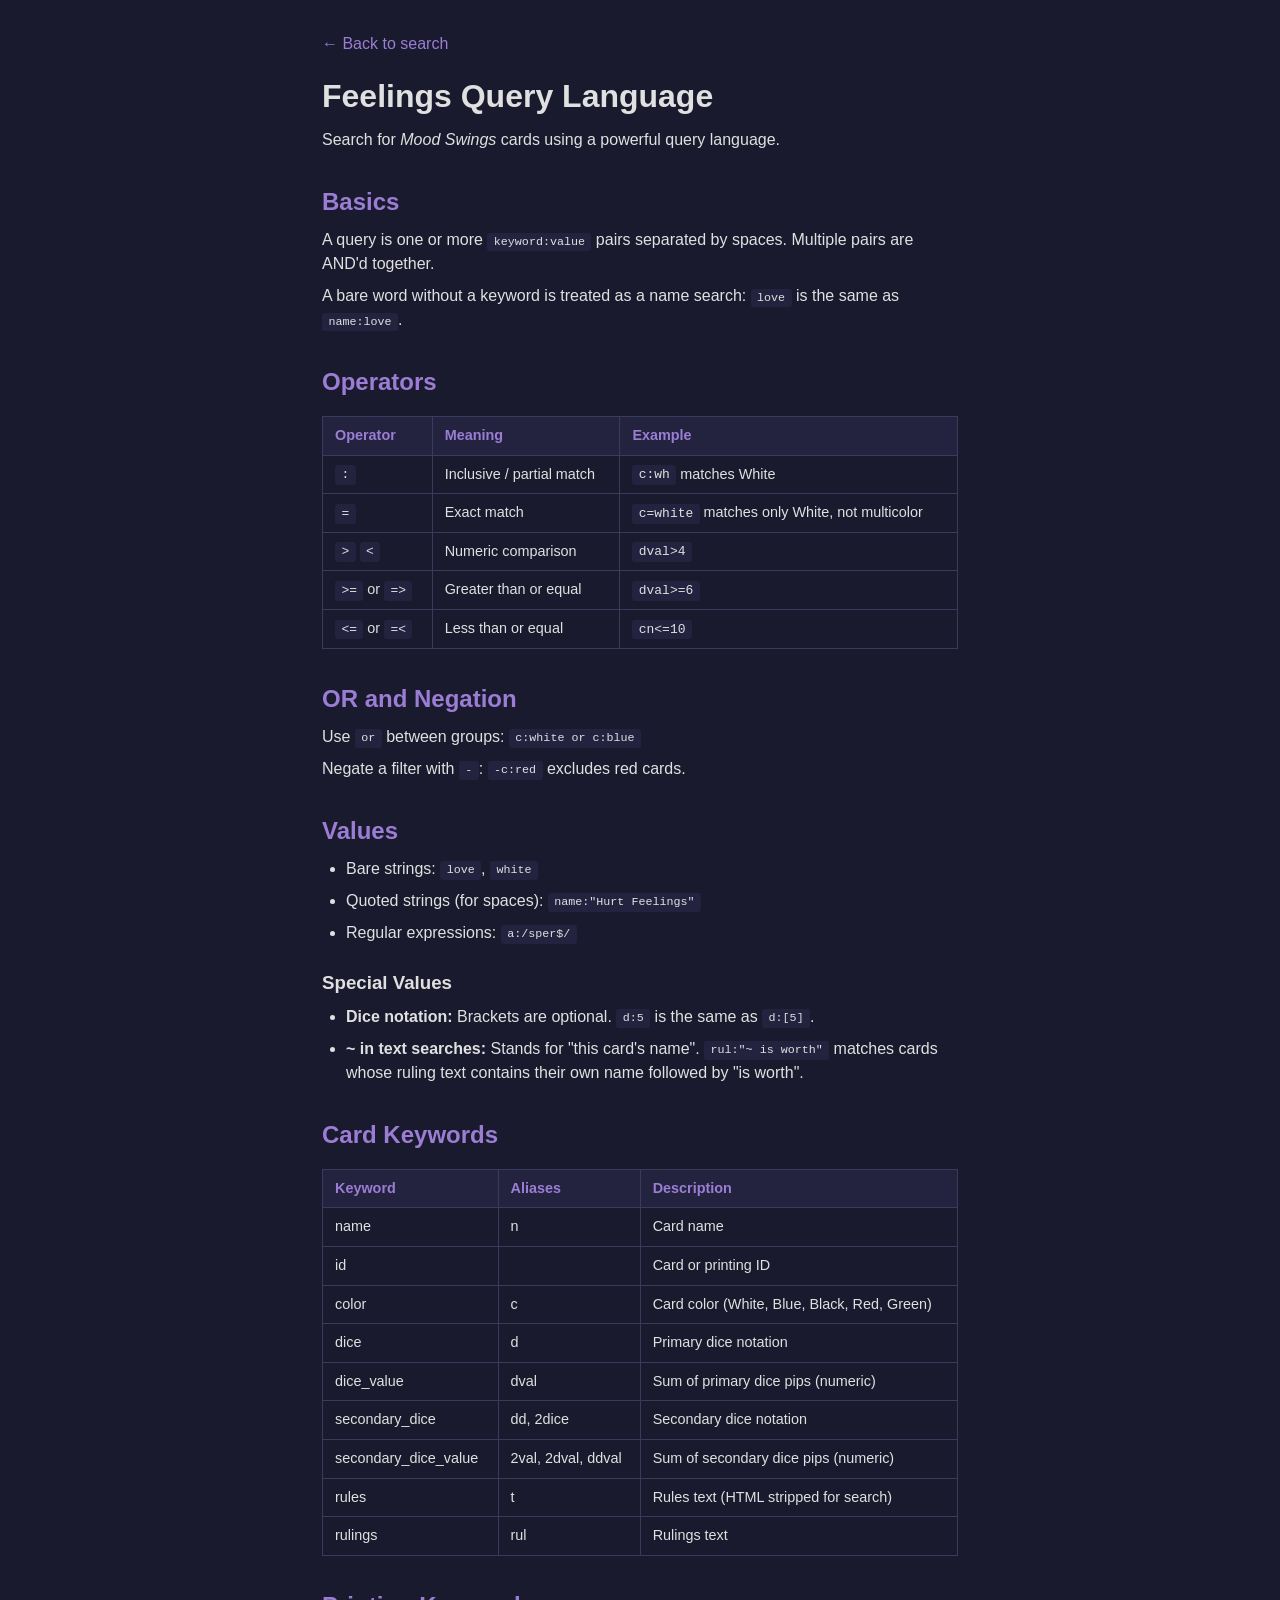
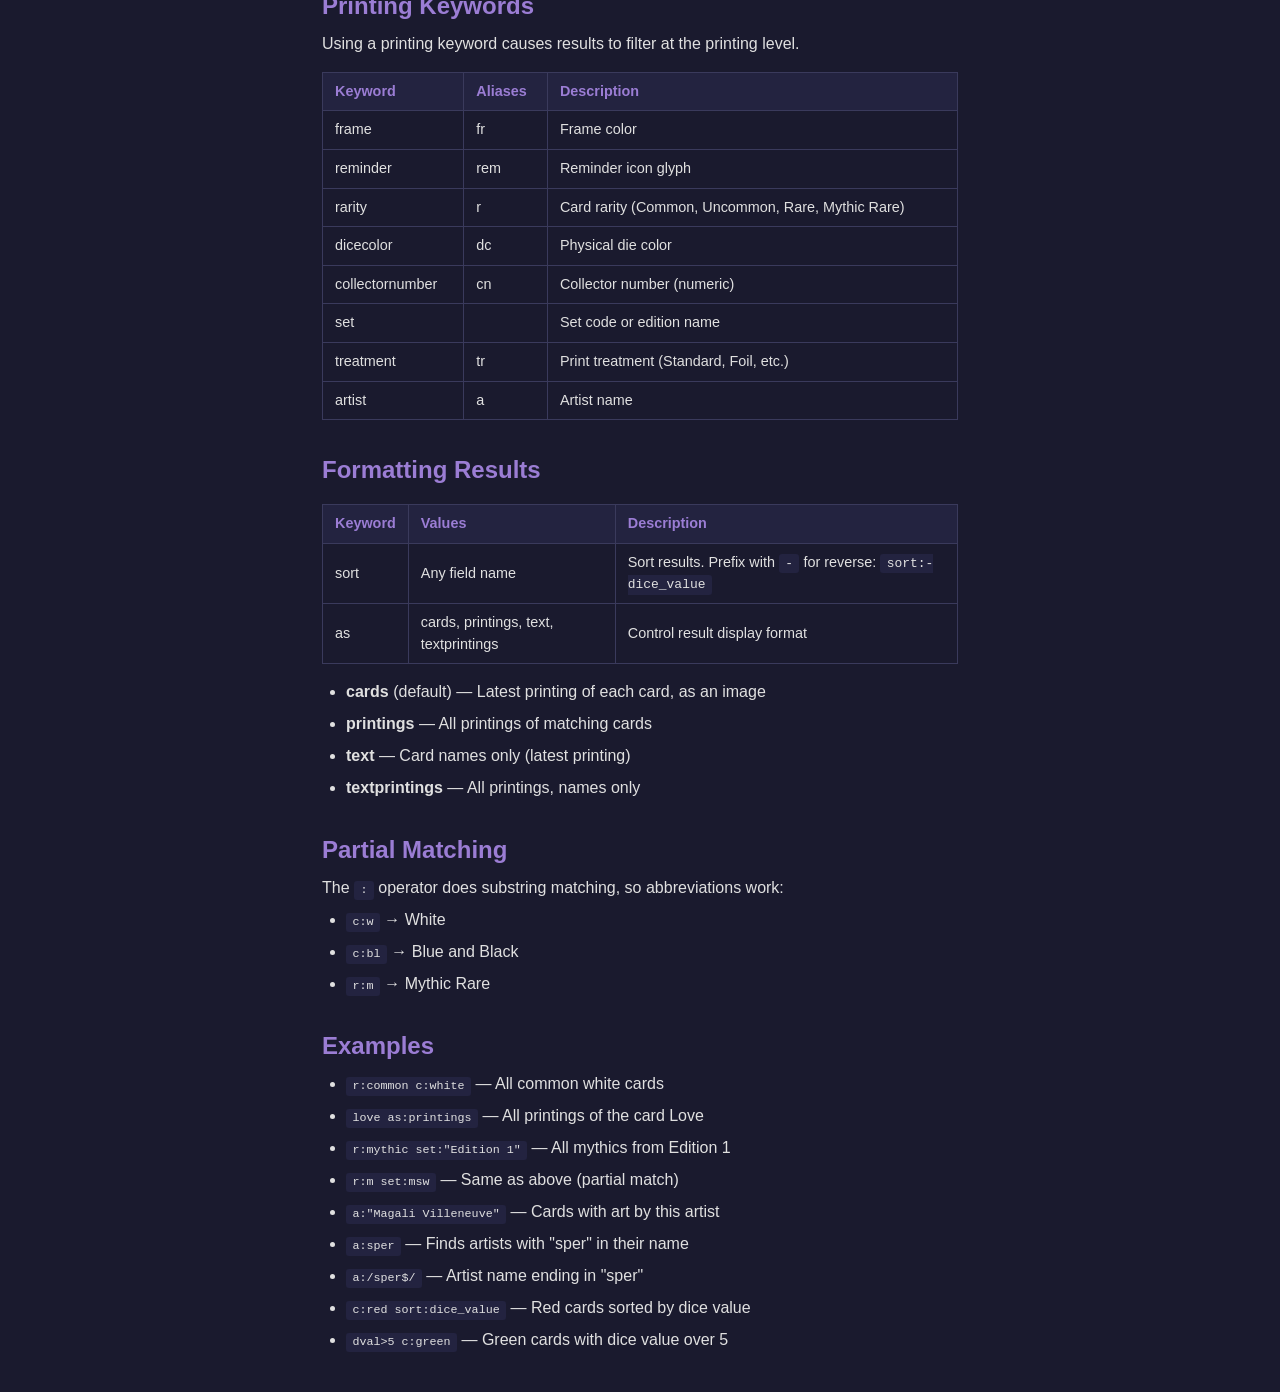
==== feelings/help.html @ a26a4e0b "let there be app" ====
<!DOCTYPE html>
<html lang="en">
<head>
  <meta charset="UTF-8">
  <meta name="viewport" content="width=device-width, initial-scale=1.0">
  <title>Feelings — Query Language Reference</title>
  <link rel="stylesheet" href="style.css">
  <style>
    .help-content {
      max-width: 700px;
      margin: 0 auto;
      padding: 2rem;
    }
    .help-content h1 { margin-bottom: 0.5rem; }
    .help-content h2 { margin-top: 2rem; margin-bottom: 0.5rem; color: var(--accent-hover); }
    .help-content h3 { margin-top: 1.5rem; margin-bottom: 0.5rem; }
    .help-content p, .help-content li { margin-bottom: 0.5rem; }
    .help-content ul { padding-left: 1.5rem; }
    .help-content code {
      background: var(--bg-surface);
      padding: 0.15rem 0.4rem;
      border-radius: 3px;
      font-size: 0.9em;
    }
    .help-content table {
      width: 100%;
      border-collapse: collapse;
      margin: 1rem 0;
      font-size: 0.9rem;
    }
    .help-content th, .help-content td {
      padding: 0.5rem 0.75rem;
      border: 1px solid var(--border);
      text-align: left;
    }
    .help-content th {
      background: var(--bg-surface);
      color: var(--accent-hover);
    }
    .back-link { display: inline-block; margin-bottom: 1rem; }
  </style>
</head>
<body>
  <div class="help-content">
    <a class="back-link" href="index.html">← Back to search</a>
    <h1>Feelings Query Language</h1>
    <p>Search for <em>Mood Swings</em> cards using a powerful query language.</p>

    <h2>Basics</h2>
    <p>A query is one or more <code>keyword:value</code> pairs separated by spaces. Multiple pairs are AND'd together.</p>
    <p>A bare word without a keyword is treated as a name search: <code>love</code> is the same as <code>name:love</code>.</p>

    <h2>Operators</h2>
    <table>
      <tr><th>Operator</th><th>Meaning</th><th>Example</th></tr>
      <tr><td><code>:</code></td><td>Inclusive / partial match</td><td><code>c:wh</code> matches White</td></tr>
      <tr><td><code>=</code></td><td>Exact match</td><td><code>c=white</code> matches only White, not multicolor</td></tr>
      <tr><td><code>&gt;</code> <code>&lt;</code></td><td>Numeric comparison</td><td><code>dval&gt;4</code></td></tr>
      <tr><td><code>&gt;=</code> or <code>=&gt;</code></td><td>Greater than or equal</td><td><code>dval&gt;=6</code></td></tr>
      <tr><td><code>&lt;=</code> or <code>=&lt;</code></td><td>Less than or equal</td><td><code>cn&lt;=10</code></td></tr>
    </table>

    <h2>OR and Negation</h2>
    <p>Use <code>or</code> between groups: <code>c:white or c:blue</code></p>
    <p>Negate a filter with <code>-</code>: <code>-c:red</code> excludes red cards.</p>

    <h2>Values</h2>
    <ul>
      <li>Bare strings: <code>love</code>, <code>white</code></li>
      <li>Quoted strings (for spaces): <code>name:"Hurt Feelings"</code></li>
      <li>Regular expressions: <code>a:/sper$/</code></li>
    </ul>

    <h3>Special Values</h3>
    <ul>
      <li><strong>Dice notation:</strong> Brackets are optional. <code>d:5</code> is the same as <code>d:[5]</code>.</li>
      <li><strong>~ in text searches:</strong> Stands for "this card's name". <code>rul:"~ is worth"</code> matches cards whose ruling text contains their own name followed by "is worth".</li>
    </ul>

    <h2>Card Keywords</h2>
    <table>
      <tr><th>Keyword</th><th>Aliases</th><th>Description</th></tr>
      <tr><td>name</td><td>n</td><td>Card name</td></tr>
      <tr><td>id</td><td></td><td>Card or printing ID</td></tr>
      <tr><td>color</td><td>c</td><td>Card color (White, Blue, Black, Red, Green)</td></tr>
      <tr><td>dice</td><td>d</td><td>Primary dice notation</td></tr>
      <tr><td>dice_value</td><td>dval</td><td>Sum of primary dice pips (numeric)</td></tr>
      <tr><td>secondary_dice</td><td>dd, 2dice</td><td>Secondary dice notation</td></tr>
      <tr><td>secondary_dice_value</td><td>2val, 2dval, ddval</td><td>Sum of secondary dice pips (numeric)</td></tr>
      <tr><td>rules</td><td>t</td><td>Rules text (HTML stripped for search)</td></tr>
      <tr><td>rulings</td><td>rul</td><td>Rulings text</td></tr>
    </table>

    <h2>Printing Keywords</h2>
    <p>Using a printing keyword causes results to filter at the printing level.</p>
    <table>
      <tr><th>Keyword</th><th>Aliases</th><th>Description</th></tr>
      <tr><td>frame</td><td>fr</td><td>Frame color</td></tr>
      <tr><td>reminder</td><td>rem</td><td>Reminder icon glyph</td></tr>
      <tr><td>rarity</td><td>r</td><td>Card rarity (Common, Uncommon, Rare, Mythic Rare)</td></tr>
      <tr><td>dicecolor</td><td>dc</td><td>Physical die color</td></tr>
      <tr><td>collectornumber</td><td>cn</td><td>Collector number (numeric)</td></tr>
      <tr><td>set</td><td></td><td>Set code or edition name</td></tr>
      <tr><td>treatment</td><td>tr</td><td>Print treatment (Standard, Foil, etc.)</td></tr>
      <tr><td>artist</td><td>a</td><td>Artist name</td></tr>
    </table>

    <h2>Formatting Results</h2>
    <table>
      <tr><th>Keyword</th><th>Values</th><th>Description</th></tr>
      <tr><td>sort</td><td>Any field name</td><td>Sort results. Prefix with <code>-</code> for reverse: <code>sort:-dice_value</code></td></tr>
      <tr><td>as</td><td>cards, printings, text, textprintings</td><td>Control result display format</td></tr>
    </table>
    <ul>
      <li><strong>cards</strong> (default) — Latest printing of each card, as an image</li>
      <li><strong>printings</strong> — All printings of matching cards</li>
      <li><strong>text</strong> — Card names only (latest printing)</li>
      <li><strong>textprintings</strong> — All printings, names only</li>
    </ul>

    <h2>Partial Matching</h2>
    <p>The <code>:</code> operator does substring matching, so abbreviations work:</p>
    <ul>
      <li><code>c:w</code> → White</li>
      <li><code>c:bl</code> → Blue and Black</li>
      <li><code>r:m</code> → Mythic Rare</li>
    </ul>

    <h2>Examples</h2>
    <ul>
      <li><code>r:common c:white</code> — All common white cards</li>
      <li><code>love as:printings</code> — All printings of the card Love</li>
      <li><code>r:mythic set:"Edition 1"</code> — All mythics from Edition 1</li>
      <li><code>r:m set:msw</code> — Same as above (partial match)</li>
      <li><code>a:"Magali Villeneuve"</code> — Cards with art by this artist</li>
      <li><code>a:sper</code> — Finds artists with "sper" in their name</li>
      <li><code>a:/sper$/</code> — Artist name ending in "sper"</li>
      <li><code>c:red sort:dice_value</code> — Red cards sorted by dice value</li>
      <li><code>dval&gt;5 c:green</code> — Green cards with dice value over 5</li>
    </ul>
  </div>
</body>
</html>
---- feelings/style.css ----
:root {
  --bg: #1a1a2e;
  --bg-surface: #232340;
  --bg-hover: #2e2e50;
  --text: #e0e0e0;
  --text-muted: #9090a0;
  --accent: #7c5cbf;
  --accent-hover: #9b7dd4;
  --border: #3a3a5c;
  --error: #e05555;
  --success: #55c07a;
  --radius: 8px;
  --shadow: 0 4px 12px rgba(0, 0, 0, 0.4);
}

* {
  margin: 0;
  padding: 0;
  box-sizing: border-box;
}

body {
  font-family: -apple-system, BlinkMacSystemFont, 'Segoe UI', Roboto, sans-serif;
  background: var(--bg);
  color: var(--text);
  min-height: 100vh;
  line-height: 1.5;
}

a {
  color: var(--accent-hover);
  text-decoration: none;
}
a:hover {
  text-decoration: underline;
}

.hidden {
  display: none !important;
}

/* Header */
#header {
  padding: 1rem 2rem;
  transition: all 0.3s ease;
}

#header.centered {
  display: flex;
  flex-direction: column;
  align-items: center;
  justify-content: center;
  min-height: 40vh;
  padding-top: 15vh;
}

#header.top {
  flex-direction: row;
  align-items: center;
  min-height: unset;
  padding-top: 1rem;
  border-bottom: 1px solid var(--border);
  gap: 1rem;
}

.logo {
  font-size: 2.5rem;
  font-weight: 300;
  letter-spacing: 0.1em;
  color: var(--accent-hover);
  margin-bottom: 1.5rem;
}

#header.top .logo {
  font-size: 1.4rem;
  margin-bottom: 0;
}

#search-form {
  display: flex;
  gap: 0.5rem;
  width: 100%;
  max-width: 600px;
}

#search-input {
  flex: 1;
  padding: 0.75rem 1rem;
  border: 1px solid var(--border);
  border-radius: var(--radius);
  background: var(--bg-surface);
  color: var(--text);
  font-size: 1rem;
  outline: none;
  transition: border-color 0.2s;
}

#search-input:focus {
  border-color: var(--accent);
}

#search-btn {
  padding: 0.75rem 1.5rem;
  background: var(--accent);
  color: white;
  border: none;
  border-radius: var(--radius);
  font-size: 1rem;
  cursor: pointer;
  transition: background 0.2s;
}

#search-btn:hover {
  background: var(--accent-hover);
}

/* Welcome */
#welcome {
  text-align: center;
  padding: 2rem;
}

.tagline {
  font-size: 1.1rem;
  color: var(--text-muted);
  margin-bottom: 2rem;
}

.suggestions h3 {
  font-size: 0.9rem;
  text-transform: uppercase;
  letter-spacing: 0.1em;
  color: var(--text-muted);
  margin-bottom: 0.75rem;
}

.suggestions ul {
  list-style: none;
  display: flex;
  flex-wrap: wrap;
  justify-content: center;
  gap: 0.5rem;
}

.suggestions li a {
  display: inline-block;
  padding: 0.4rem 0.8rem;
  background: var(--bg-surface);
  border: 1px solid var(--border);
  border-radius: var(--radius);
  font-family: monospace;
  font-size: 0.9rem;
}

.suggestions li a:hover {
  background: var(--bg-hover);
  text-decoration: none;
}

.help-link {
  margin-top: 2rem;
  font-size: 0.9rem;
}

/* Results */
#results {
  padding: 1rem 2rem;
}

#results-info {
  color: var(--text-muted);
  margin-bottom: 1rem;
  font-size: 0.9rem;
}

#error-info {
  background: rgba(224, 85, 85, 0.1);
  border: 1px solid var(--error);
  border-radius: var(--radius);
  padding: 0.75rem 1rem;
  margin-bottom: 1rem;
  color: var(--error);
  font-size: 0.9rem;
}

#results-grid {
  display: grid;
  grid-template-columns: repeat(auto-fill, minmax(180px, 1fr));
  gap: 1rem;
  margin-bottom: 1.5rem;
}

.result-card {
  cursor: pointer;
  border-radius: var(--radius);
  overflow: hidden;
  transition: transform 0.2s, box-shadow 0.2s;
  background: var(--bg-surface);
  border: 1px solid var(--border);
}

.result-card:hover {
  transform: translateY(-2px);
  box-shadow: var(--shadow);
}

.result-card img {
  width: 100%;
  height: auto;
  display: block;
}

.result-card .card-name {
  padding: 0.5rem;
  font-size: 0.85rem;
  text-align: center;
  white-space: nowrap;
  overflow: hidden;
  text-overflow: ellipsis;
}

/* Text results */
.result-text {
  padding: 0.5rem 0;
  border-bottom: 1px solid var(--border);
}

.result-text .card-name {
  font-weight: 500;
}

.result-text .card-details {
  font-size: 0.85rem;
  color: var(--text-muted);
}

/* Pagination */
#pagination {
  display: flex;
  align-items: center;
  justify-content: center;
  gap: 1rem;
  padding: 1rem 0 2rem;
}

#pagination button {
  padding: 0.5rem 1rem;
  background: var(--bg-surface);
  border: 1px solid var(--border);
  border-radius: var(--radius);
  color: var(--text);
  cursor: pointer;
}

#pagination button:hover:not(:disabled) {
  background: var(--bg-hover);
}

#pagination button:disabled {
  opacity: 0.4;
  cursor: default;
}

#page-info {
  color: var(--text-muted);
  font-size: 0.9rem;
}

/* Popover */
#popover {
  position: fixed;
  inset: 0;
  z-index: 1000;
  display: flex;
  align-items: center;
  justify-content: center;
}

.popover-backdrop {
  position: absolute;
  inset: 0;
  background: rgba(0, 0, 0, 0.7);
}

.popover-content {
  position: relative;
  background: var(--bg-surface);
  border: 1px solid var(--border);
  border-radius: var(--radius);
  max-width: 800px;
  max-height: 90vh;
  overflow-y: auto;
  padding: 2rem;
  box-shadow: var(--shadow);
}

.popover-close {
  position: absolute;
  top: 0.5rem;
  right: 0.75rem;
  background: none;
  border: none;
  color: var(--text-muted);
  font-size: 1.5rem;
  cursor: pointer;
  line-height: 1;
}

.popover-close:hover {
  color: var(--text);
}

.popover-nav {
  position: absolute;
  top: 50%;
  transform: translateY(-50%);
  background: var(--bg-hover);
  border: 1px solid var(--border);
  border-radius: 50%;
  width: 2.5rem;
  height: 2.5rem;
  display: flex;
  align-items: center;
  justify-content: center;
  color: var(--text);
  font-size: 1.5rem;
  cursor: pointer;
}

.popover-nav:hover {
  background: var(--accent);
}

.popover-prev {
  left: -3.5rem;
}

.popover-next {
  right: -3.5rem;
}

.popover-body {
  display: flex;
  gap: 1.5rem;
  align-items: flex-start;
}

.popover-image img {
  max-width: 300px;
  border-radius: var(--radius);
}

.popover-details {
  flex: 1;
  min-width: 200px;
}

.popover-details h2 {
  margin-bottom: 0.5rem;
  font-size: 1.3rem;
}

.popover-details dl {
  display: grid;
  grid-template-columns: auto 1fr;
  gap: 0.3rem 1rem;
  font-size: 0.9rem;
}

.popover-details dt {
  color: var(--text-muted);
  font-weight: 500;
}

.popover-details dd {
  color: var(--text);
}

.popover-details .rules-text {
  margin-top: 1rem;
  padding: 0.75rem;
  background: var(--bg);
  border-radius: var(--radius);
  font-size: 0.9rem;
  line-height: 1.6;
}

.popover-details .other-printings {
  margin-top: 1rem;
  font-size: 0.85rem;
}

.popover-details .other-printings a {
  margin-right: 0.5rem;
}

/* Responsive */
@media (max-width: 600px) {
  .popover-body {
    flex-direction: column;
  }
  .popover-image img {
    max-width: 100%;
  }
  .popover-nav {
    display: none;
  }
  #results-grid {
    grid-template-columns: repeat(auto-fill, minmax(140px, 1fr));
  }
}
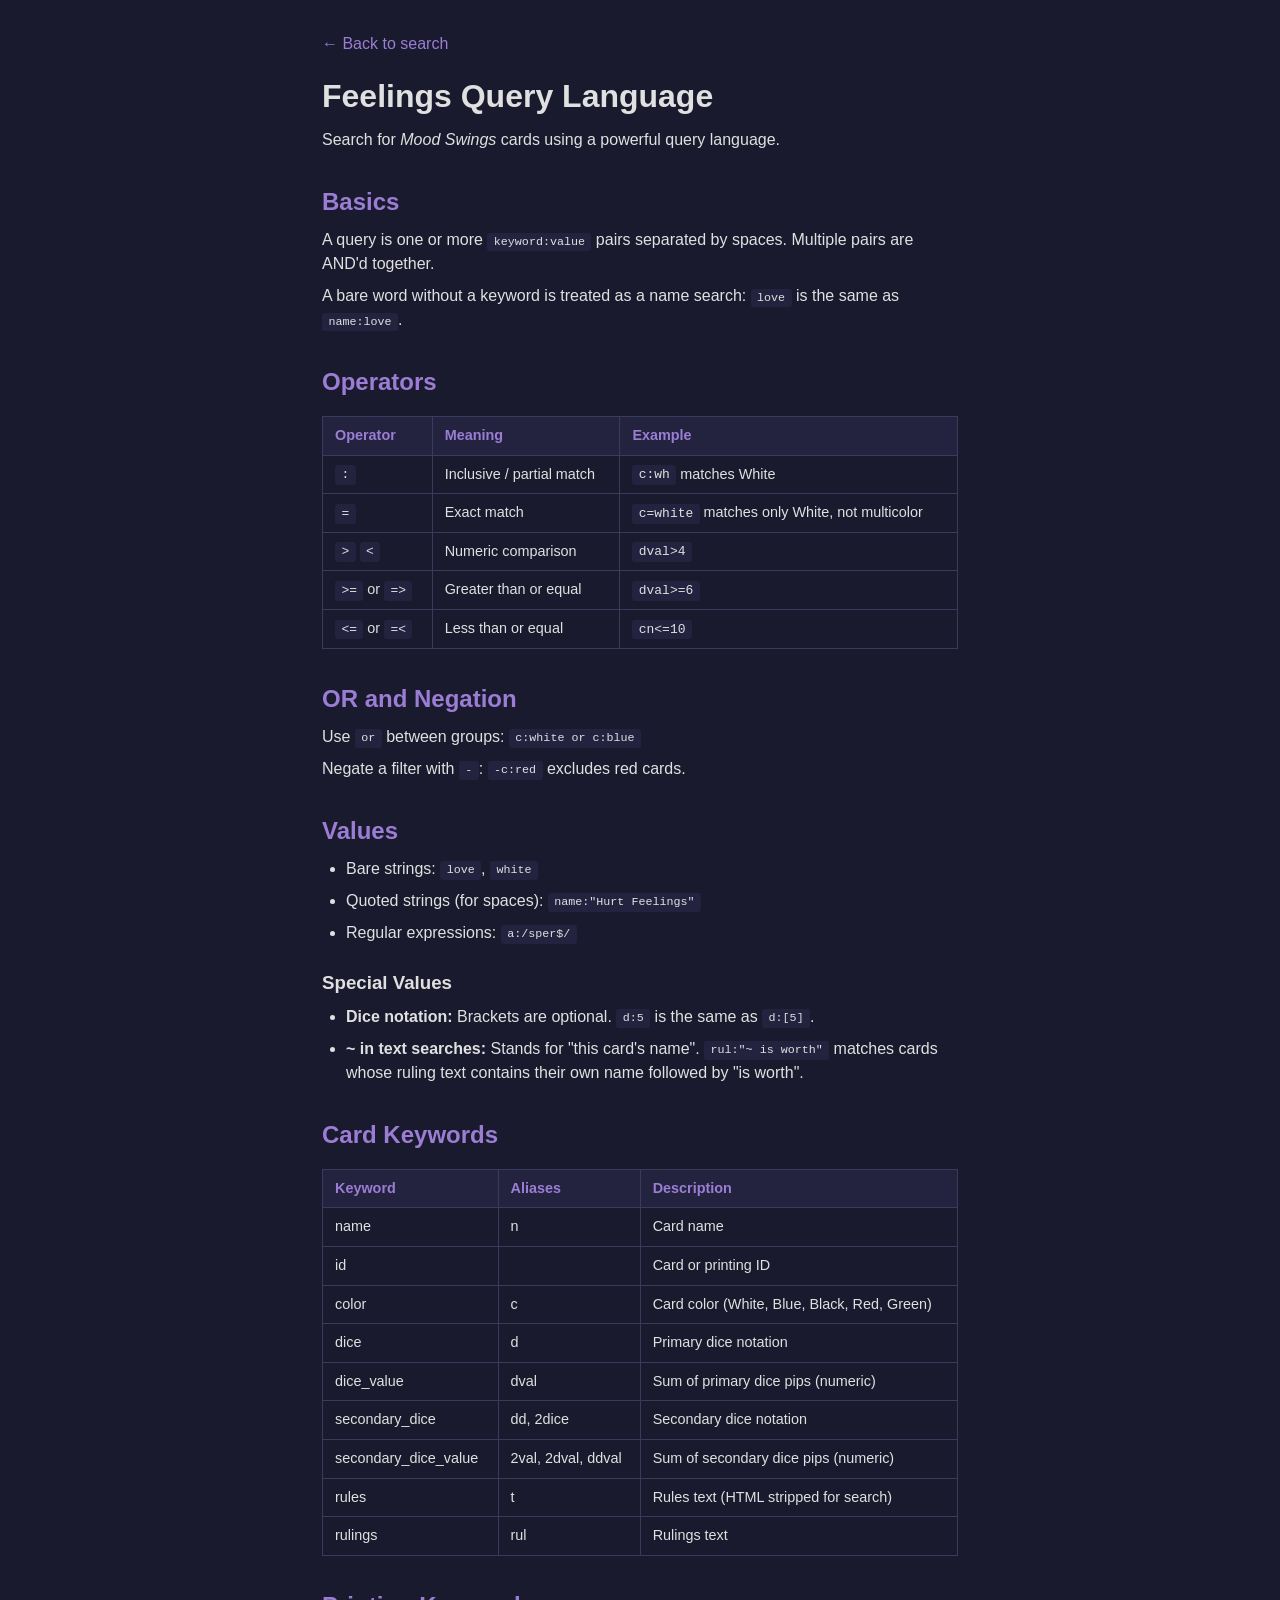
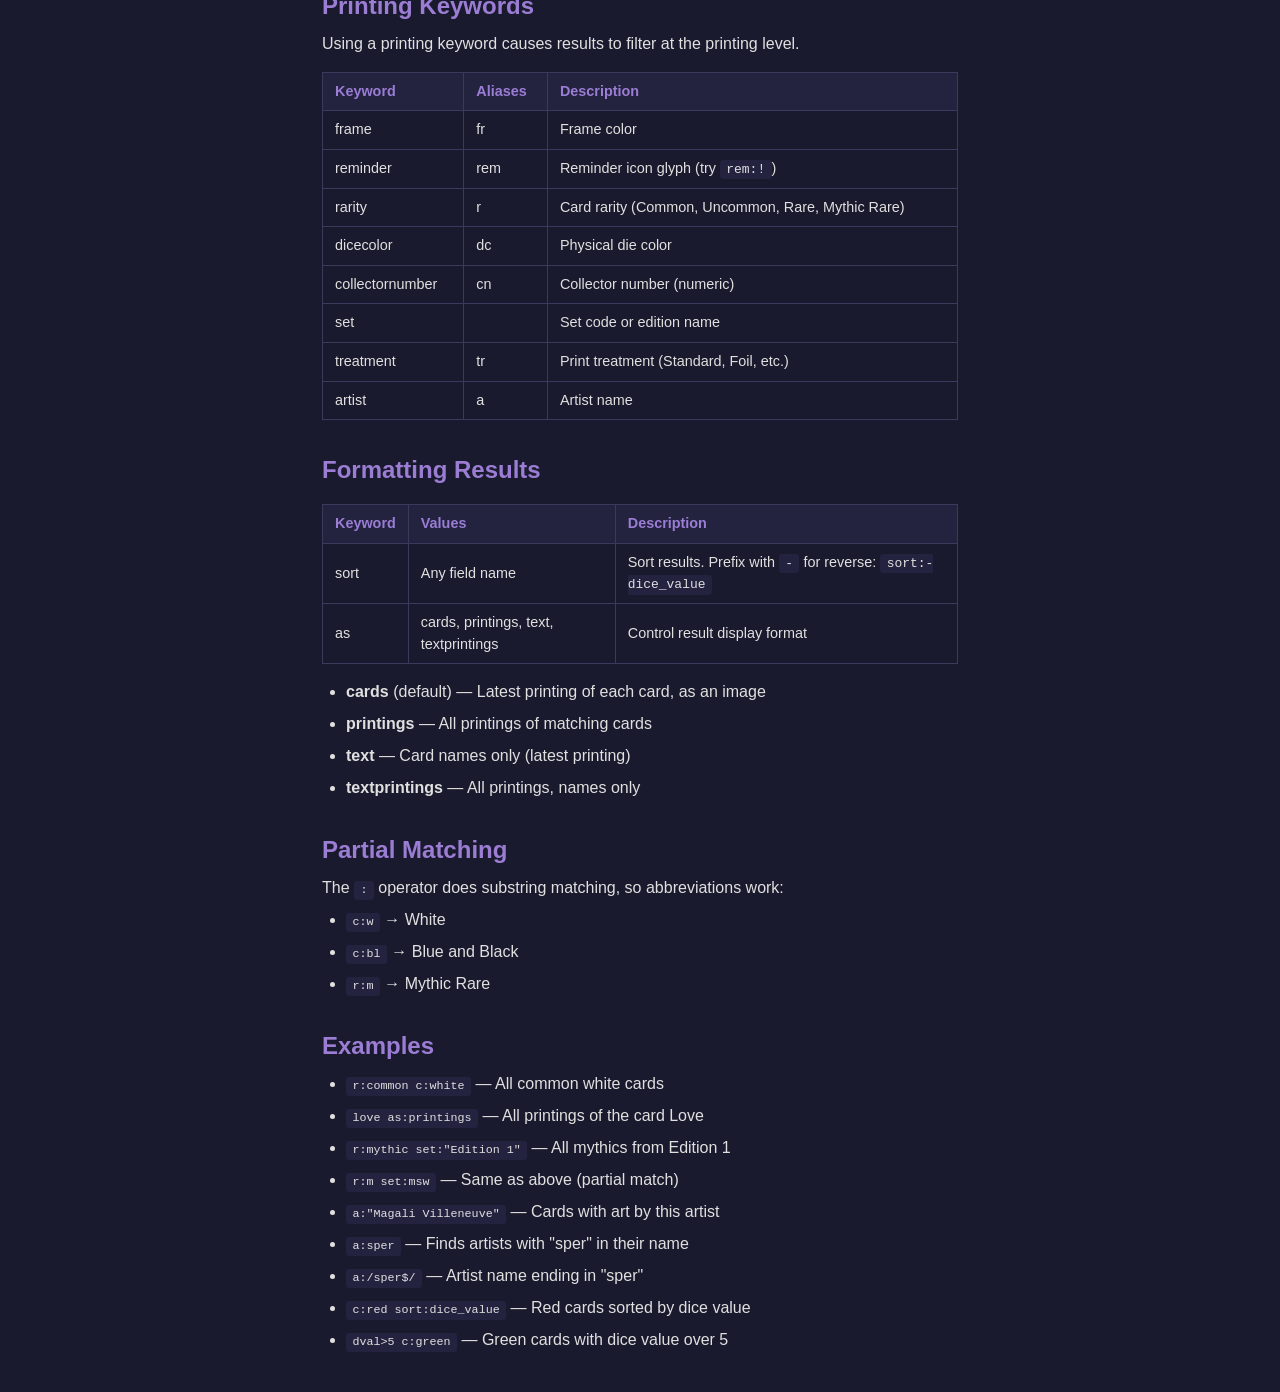
==== commit 37e29c37: ""reminder" isn't obvious, add an example" ====
--- a/feelings/help.html
+++ b/feelings/help.html
@@ -5,6 +5,10 @@
   <meta name="viewport" content="width=device-width, initial-scale=1.0">
   <title>Feelings — Query Language Reference</title>
   <link rel="stylesheet" href="style.css">
+  <link rel="apple-touch-icon" sizes="180x180" href="favicons/apple-touch-icon.png">
+  <link rel="icon" type="image/png" sizes="32x32" href="favicons/favicon-32x32.png">
+  <link rel="icon" type="image/png" sizes="16x16" href="favicons/favicon-16x16.png">
+  <link rel="manifest" href="favicons/site.webmanifest">
   <style>
     .help-content {
       max-width: 700px;
@@ -96,7 +100,7 @@
     <table>
       <tr><th>Keyword</th><th>Aliases</th><th>Description</th></tr>
       <tr><td>frame</td><td>fr</td><td>Frame color</td></tr>
-      <tr><td>reminder</td><td>rem</td><td>Reminder icon glyph</td></tr>
+      <tr><td>reminder</td><td>rem</td><td>Reminder icon glyph (try <code>rem:!</code>)</td></tr>
       <tr><td>rarity</td><td>r</td><td>Card rarity (Common, Uncommon, Rare, Mythic Rare)</td></tr>
       <tr><td>dicecolor</td><td>dc</td><td>Physical die color</td></tr>
       <tr><td>collectornumber</td><td>cn</td><td>Collector number (numeric)</td></tr>
--- a/feelings/style.css
+++ b/feelings/style.css
@@ -54,6 +54,10 @@
   padding-top: 15vh;
 }
 
+#header.centered small.tagline {
+  display: none;
+}
+
 #header.top {
   flex-direction: row;
   align-items: center;
@@ -63,10 +67,15 @@
   gap: 1rem;
 }
 
+#header.top small.tagline {
+  display: inline-block;
+  vertical-align: baseline;
+  margin-left: 1rem;
+}
+
 .logo {
   font-size: 2.5rem;
   font-weight: 300;
-  letter-spacing: 0.1em;
   color: var(--accent-hover);
   margin-bottom: 1.5rem;
 }
@@ -74,6 +83,20 @@
 #header.top .logo {
   font-size: 1.4rem;
   margin-bottom: 0;
+}
+
+.logo a {
+  text-decoration: none;
+  color: inherit;
+}
+
+.logo a:hover {
+  text-decoration: none;
+}
+
+#header.top .logo img {
+  margin-bottom: -32px;
+  width: 150px;
 }
 
 #search-form {
@@ -396,6 +419,22 @@
 
 /* Responsive */
 @media (max-width: 600px) {
+  .logo img {
+    max-width: 60vw;
+    height: auto;
+  }
+  #header.top .logo img {
+    margin-bottom: -20px;
+  }
+  #search-form {
+    flex-wrap: wrap;
+  }
+  #search-form #search-input {
+    width: 100%;
+  }
+  #search-form #search-btn {
+    width: 100%;
+  }
   .popover-body {
     flex-direction: column;
   }
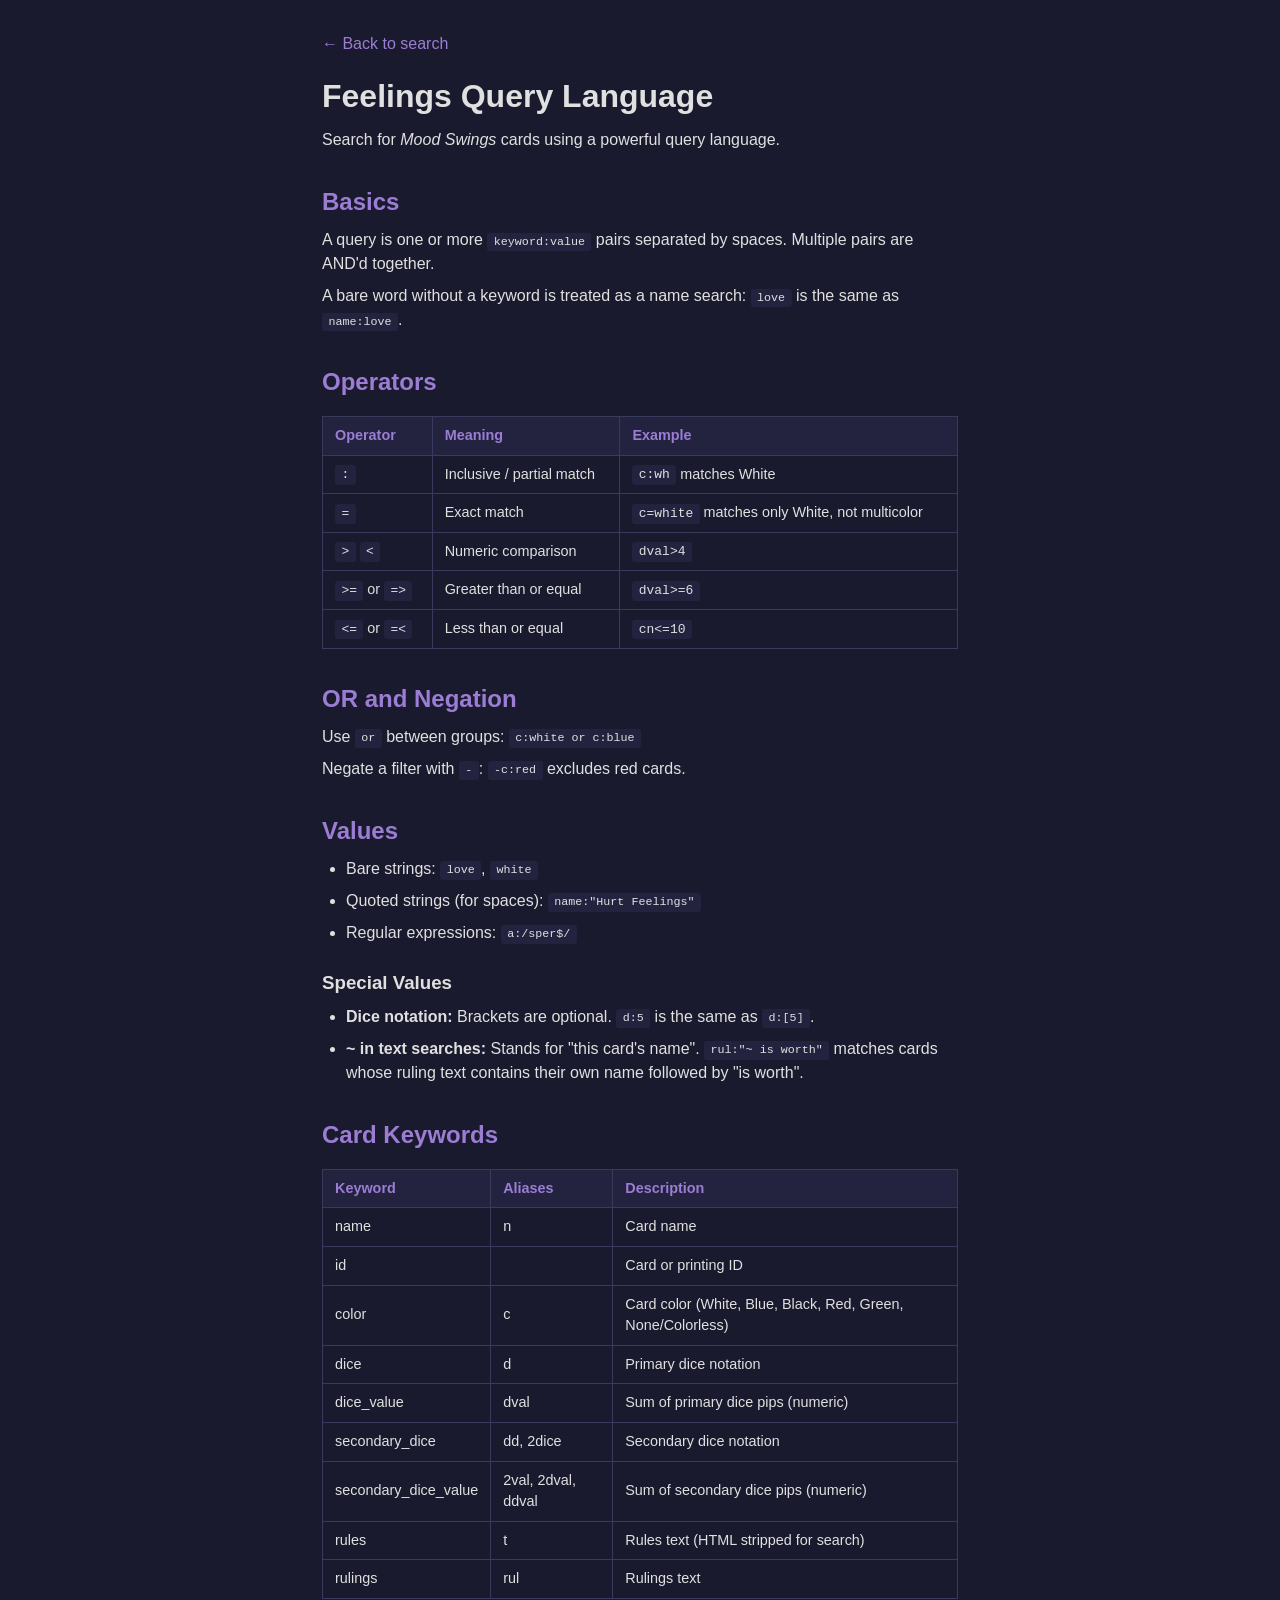
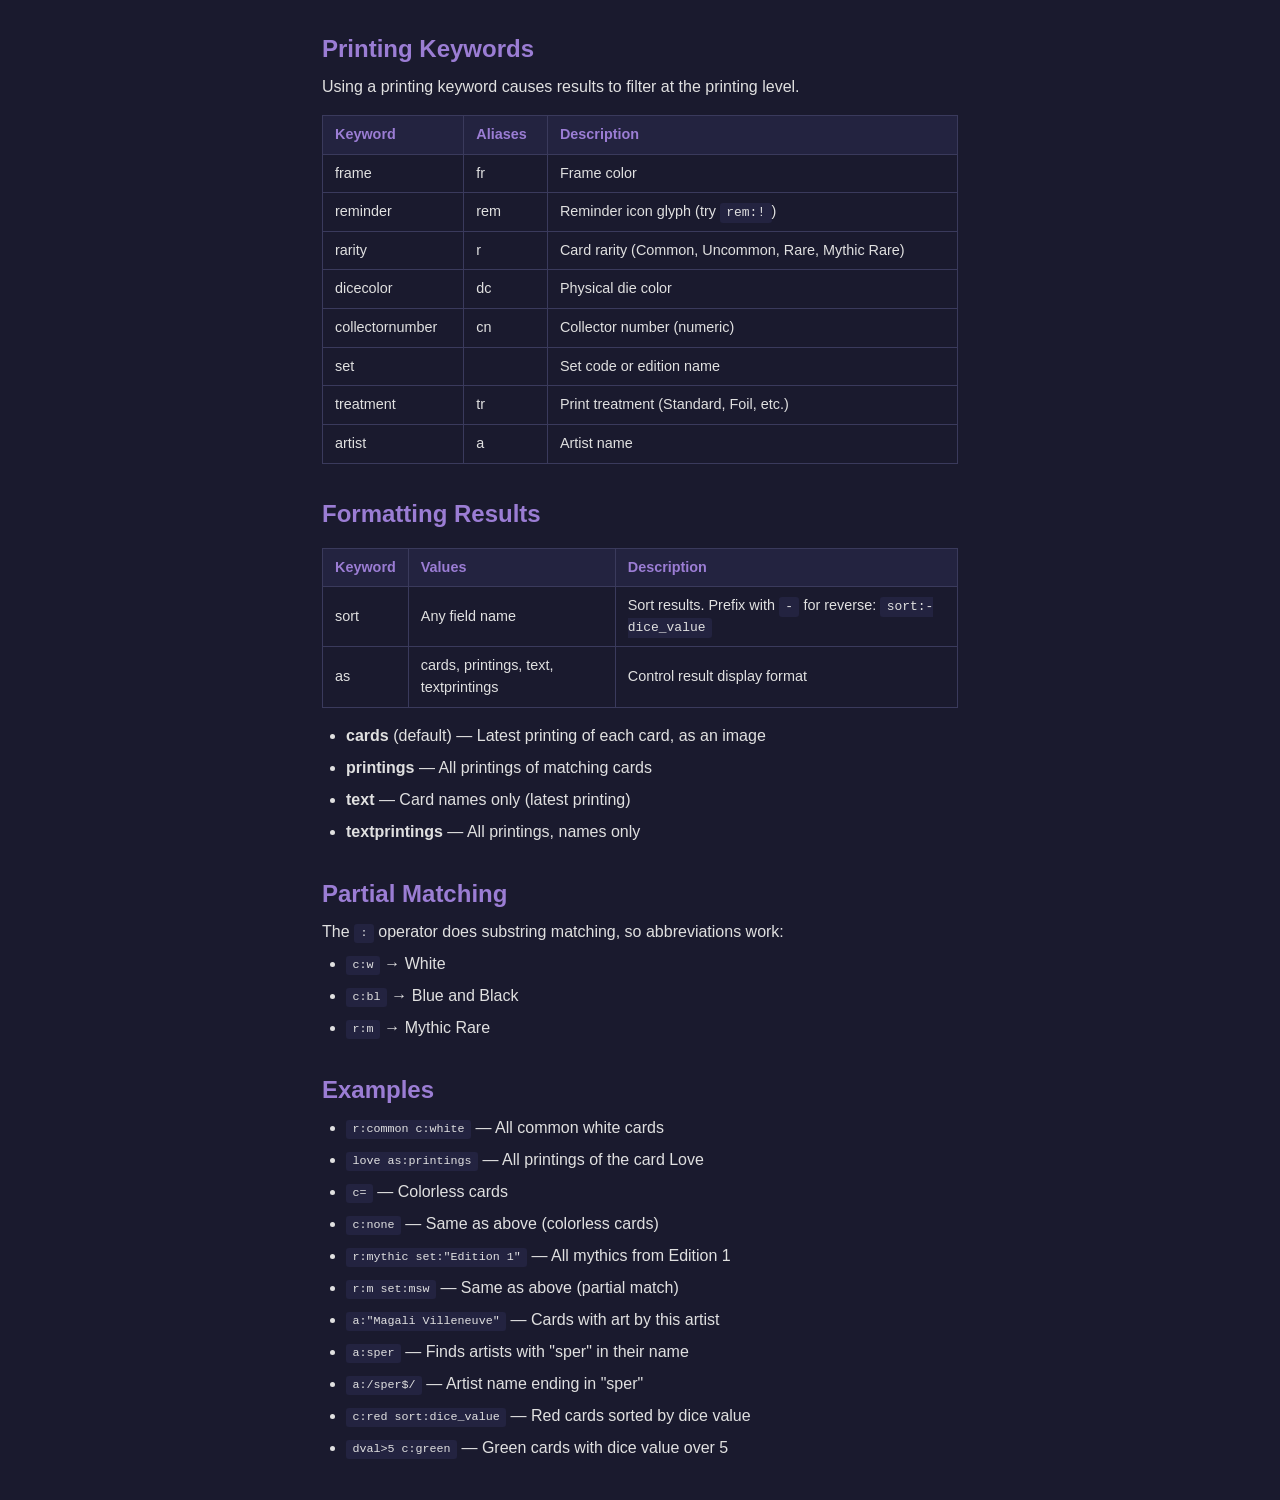
==== commit fdb8c645: "special-case "color:none" to mean "color=" (colorless only)" ====
--- a/feelings/help.html
+++ b/feelings/help.html
@@ -86,7 +86,7 @@
       <tr><th>Keyword</th><th>Aliases</th><th>Description</th></tr>
       <tr><td>name</td><td>n</td><td>Card name</td></tr>
       <tr><td>id</td><td></td><td>Card or printing ID</td></tr>
-      <tr><td>color</td><td>c</td><td>Card color (White, Blue, Black, Red, Green)</td></tr>
+      <tr><td>color</td><td>c</td><td>Card color (White, Blue, Black, Red, Green, None/Colorless)</td></tr>
       <tr><td>dice</td><td>d</td><td>Primary dice notation</td></tr>
       <tr><td>dice_value</td><td>dval</td><td>Sum of primary dice pips (numeric)</td></tr>
       <tr><td>secondary_dice</td><td>dd, 2dice</td><td>Secondary dice notation</td></tr>
@@ -134,6 +134,8 @@
     <ul>
       <li><code>r:common c:white</code> — All common white cards</li>
       <li><code>love as:printings</code> — All printings of the card Love</li>
+      <li><code>c=</code> — Colorless cards</li>
+      <li><code>c:none</code> — Same as above (colorless cards)</li>
       <li><code>r:mythic set:"Edition 1"</code> — All mythics from Edition 1</li>
       <li><code>r:m set:msw</code> — Same as above (partial match)</li>
       <li><code>a:"Magali Villeneuve"</code> — Cards with art by this artist</li>
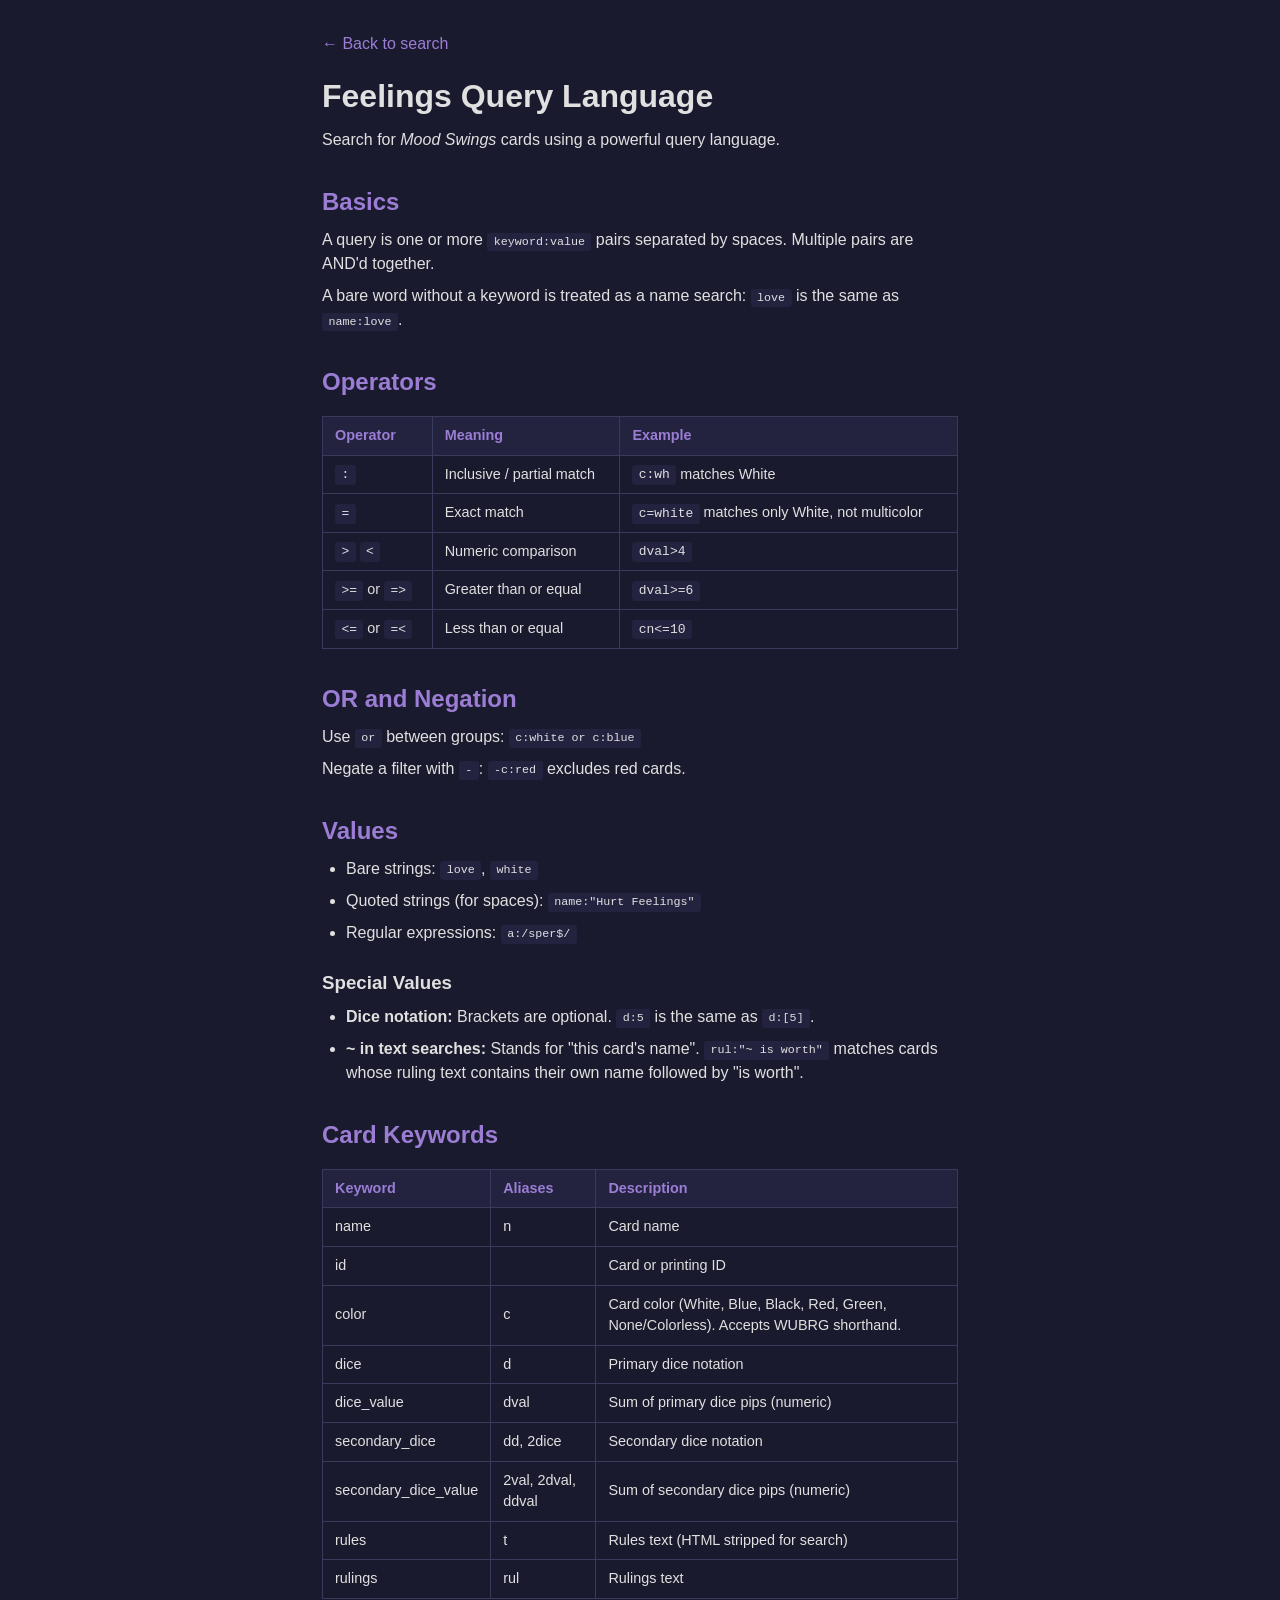
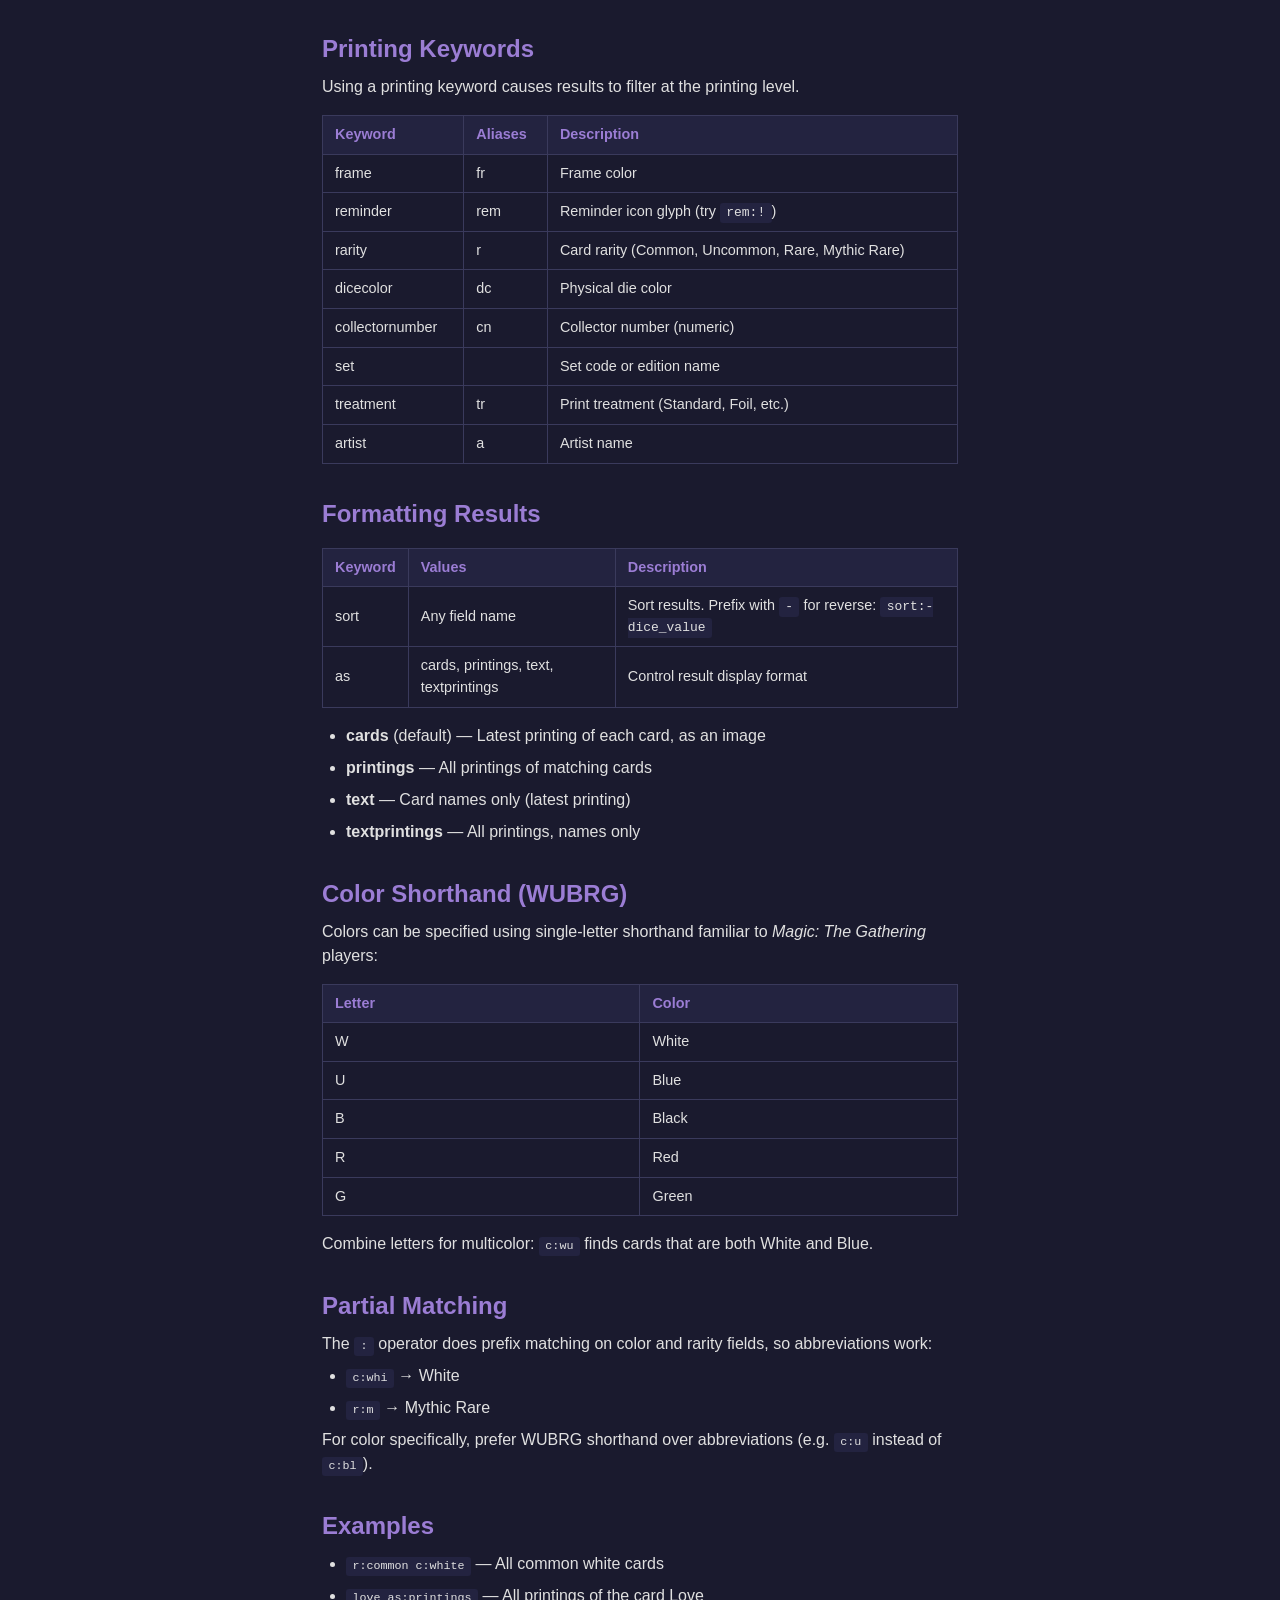
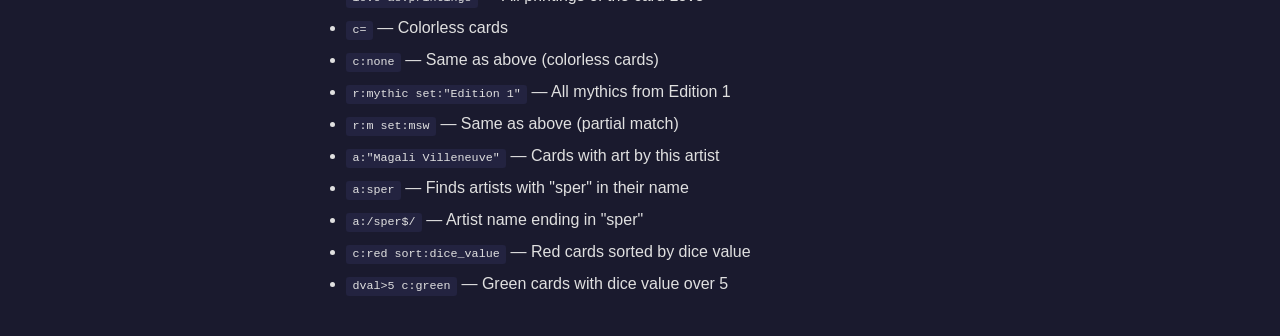
==== commit d11e06a1: "Update help docs with WUBRG color shorthand Document the single-letter color shorthand (W/U/B/R/G) a" ====
--- a/feelings/help.html
+++ b/feelings/help.html
@@ -86,7 +86,7 @@
       <tr><th>Keyword</th><th>Aliases</th><th>Description</th></tr>
       <tr><td>name</td><td>n</td><td>Card name</td></tr>
       <tr><td>id</td><td></td><td>Card or printing ID</td></tr>
-      <tr><td>color</td><td>c</td><td>Card color (White, Blue, Black, Red, Green, None/Colorless)</td></tr>
+      <tr><td>color</td><td>c</td><td>Card color (White, Blue, Black, Red, Green, None/Colorless). Accepts WUBRG shorthand.</td></tr>
       <tr><td>dice</td><td>d</td><td>Primary dice notation</td></tr>
       <tr><td>dice_value</td><td>dval</td><td>Sum of primary dice pips (numeric)</td></tr>
       <tr><td>secondary_dice</td><td>dd, 2dice</td><td>Secondary dice notation</td></tr>
@@ -122,13 +122,25 @@
       <li><strong>textprintings</strong> — All printings, names only</li>
     </ul>
 
+    <h2>Color Shorthand (WUBRG)</h2>
+    <p>Colors can be specified using single-letter shorthand familiar to <em>Magic: The Gathering</em> players:</p>
+    <table>
+      <tr><th>Letter</th><th>Color</th></tr>
+      <tr><td>W</td><td>White</td></tr>
+      <tr><td>U</td><td>Blue</td></tr>
+      <tr><td>B</td><td>Black</td></tr>
+      <tr><td>R</td><td>Red</td></tr>
+      <tr><td>G</td><td>Green</td></tr>
+    </table>
+    <p>Combine letters for multicolor: <code>c:wu</code> finds cards that are both White and Blue.</p>
+
     <h2>Partial Matching</h2>
-    <p>The <code>:</code> operator does substring matching, so abbreviations work:</p>
+    <p>The <code>:</code> operator does prefix matching on color and rarity fields, so abbreviations work:</p>
     <ul>
-      <li><code>c:w</code> → White</li>
-      <li><code>c:bl</code> → Blue and Black</li>
+      <li><code>c:whi</code> → White</li>
       <li><code>r:m</code> → Mythic Rare</li>
     </ul>
+    <p>For color specifically, prefer WUBRG shorthand over abbreviations (e.g. <code>c:u</code> instead of <code>c:bl</code>).</p>
 
     <h2>Examples</h2>
     <ul>
--- a/feelings/style.css
+++ b/feelings/style.css
@@ -99,6 +99,47 @@
   width: 150px;
 }
 
+/* Loading status */
+#loading-status {
+  display: flex;
+  flex-direction: column;
+  gap: 0.4rem;
+  font-size: 0.95rem;
+  color: var(--text-muted);
+}
+
+#loading-status div {
+  display: flex;
+  align-items: center;
+  gap: 0.5rem;
+}
+
+#loading-status .spinner {
+  display: inline-block;
+  width: 1em;
+  height: 1em;
+  border: 2px solid var(--border);
+  border-top-color: var(--accent);
+  border-radius: 50%;
+  animation: spin 0.6s linear infinite;
+}
+
+#loading-status .load-done .spinner {
+  display: none;
+}
+
+#loading-status .load-failed {
+  color: var(--error);
+}
+
+#loading-status .load-failed .spinner {
+  display: none;
+}
+
+@keyframes spin {
+  to { transform: rotate(360deg); }
+}
+
 #search-form {
   display: flex;
   gap: 0.5rem;
@@ -334,7 +375,7 @@
 }
 
 .popover-nav {
-  position: absolute;
+  position: fixed;
   top: 50%;
   transform: translateY(-50%);
   background: var(--bg-hover);
@@ -348,6 +389,7 @@
   color: var(--text);
   font-size: 1.5rem;
   cursor: pointer;
+  z-index: 1001;
 }
 
 .popover-nav:hover {
@@ -355,11 +397,11 @@
 }
 
 .popover-prev {
-  left: -3.5rem;
+  left: 1rem;
 }
 
 .popover-next {
-  right: -3.5rem;
+  right: 1rem;
 }
 
 .popover-body {
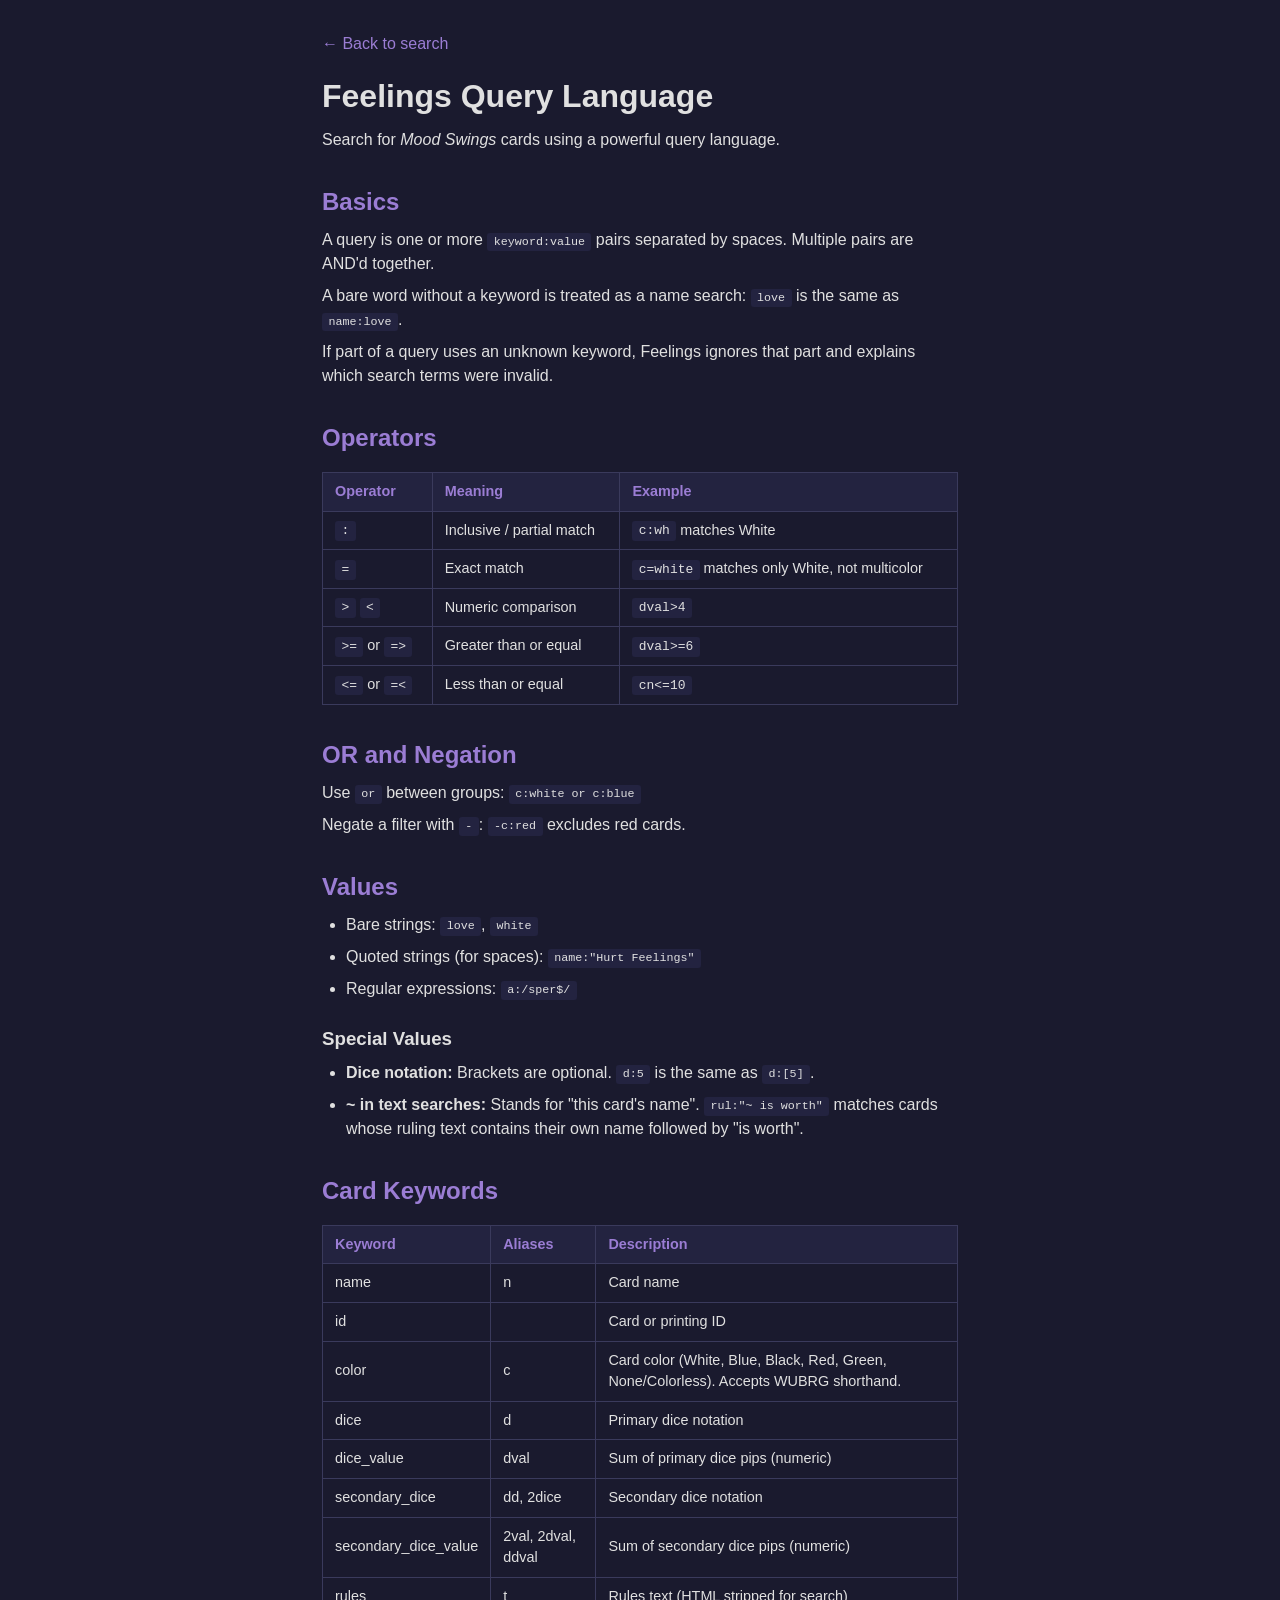
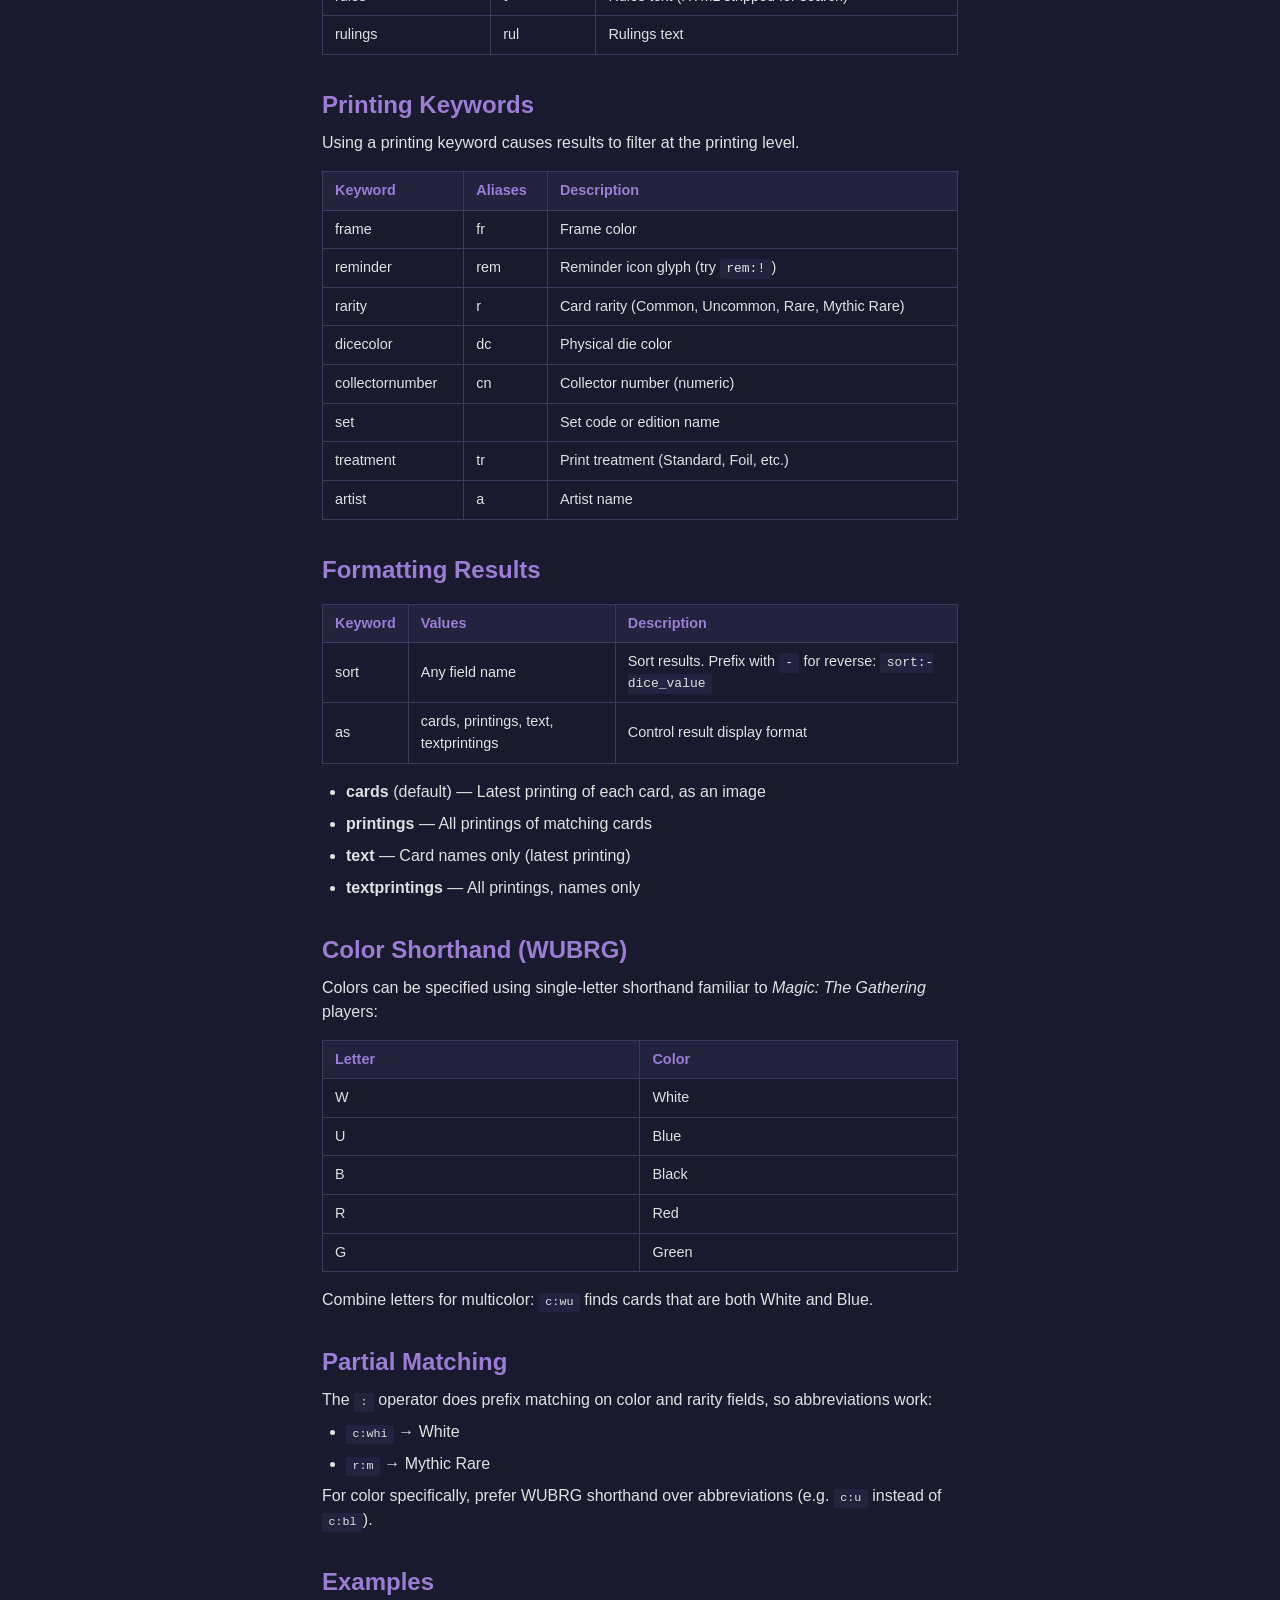
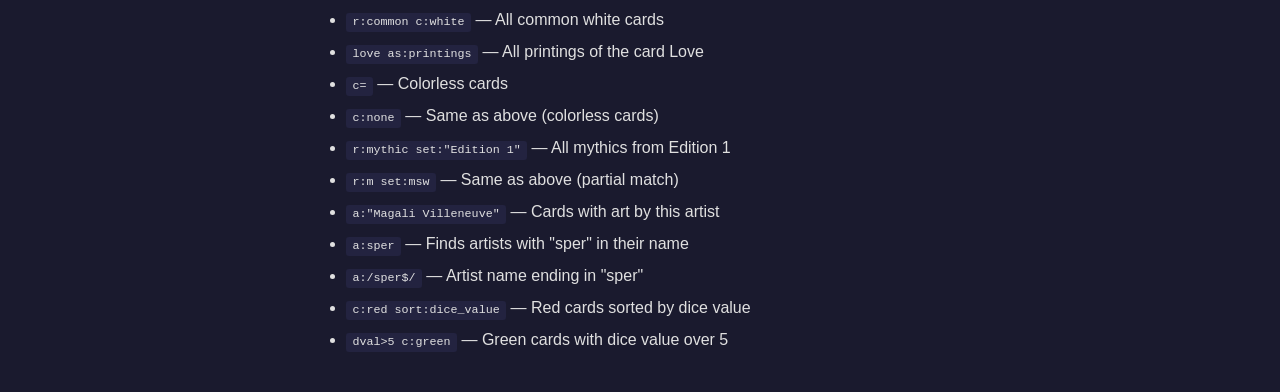
==== commit b3d0cc69: "Implement valid and invalid search summaries" ====
--- a/feelings/help.html
+++ b/feelings/help.html
@@ -53,6 +53,7 @@
     <h2>Basics</h2>
     <p>A query is one or more <code>keyword:value</code> pairs separated by spaces. Multiple pairs are AND'd together.</p>
     <p>A bare word without a keyword is treated as a name search: <code>love</code> is the same as <code>name:love</code>.</p>
+    <p>If part of a query uses an unknown keyword, Feelings ignores that part and explains which search terms were invalid.</p>
 
     <h2>Operators</h2>
     <table>
--- a/feelings/style.css
+++ b/feelings/style.css
@@ -237,6 +237,11 @@
   font-size: 0.9rem;
 }
 
+#query-info {
+  margin-bottom: 0.5rem;
+  font-size: 1rem;
+}
+
 #error-info {
   background: rgba(224, 85, 85, 0.1);
   border: 1px solid var(--error);
@@ -450,6 +455,27 @@
   line-height: 1.6;
 }
 
+.popover-details .rulings {
+  margin-top: 1rem;
+  font-size: 0.85rem;
+}
+
+.popover-details .rulings summary {
+  cursor: pointer;
+  font-weight: bold;
+}
+
+.popover-details .rulings ul {
+  margin: 0.5rem 0 0 1.25rem;
+  padding: 0;
+  max-height: 12rem;
+  overflow-y: auto;
+}
+
+.popover-details .rulings li {
+  margin-bottom: 0.4rem;
+}
+
 .popover-details .other-printings {
   margin-top: 1rem;
   font-size: 0.85rem;
@@ -486,6 +512,10 @@
   .popover-nav {
     display: none;
   }
+  .popover-details .rulings ul {
+    max-height: none;
+    overflow-y: visible;
+  }
   #results-grid {
     grid-template-columns: repeat(auto-fill, minmax(140px, 1fr));
   }
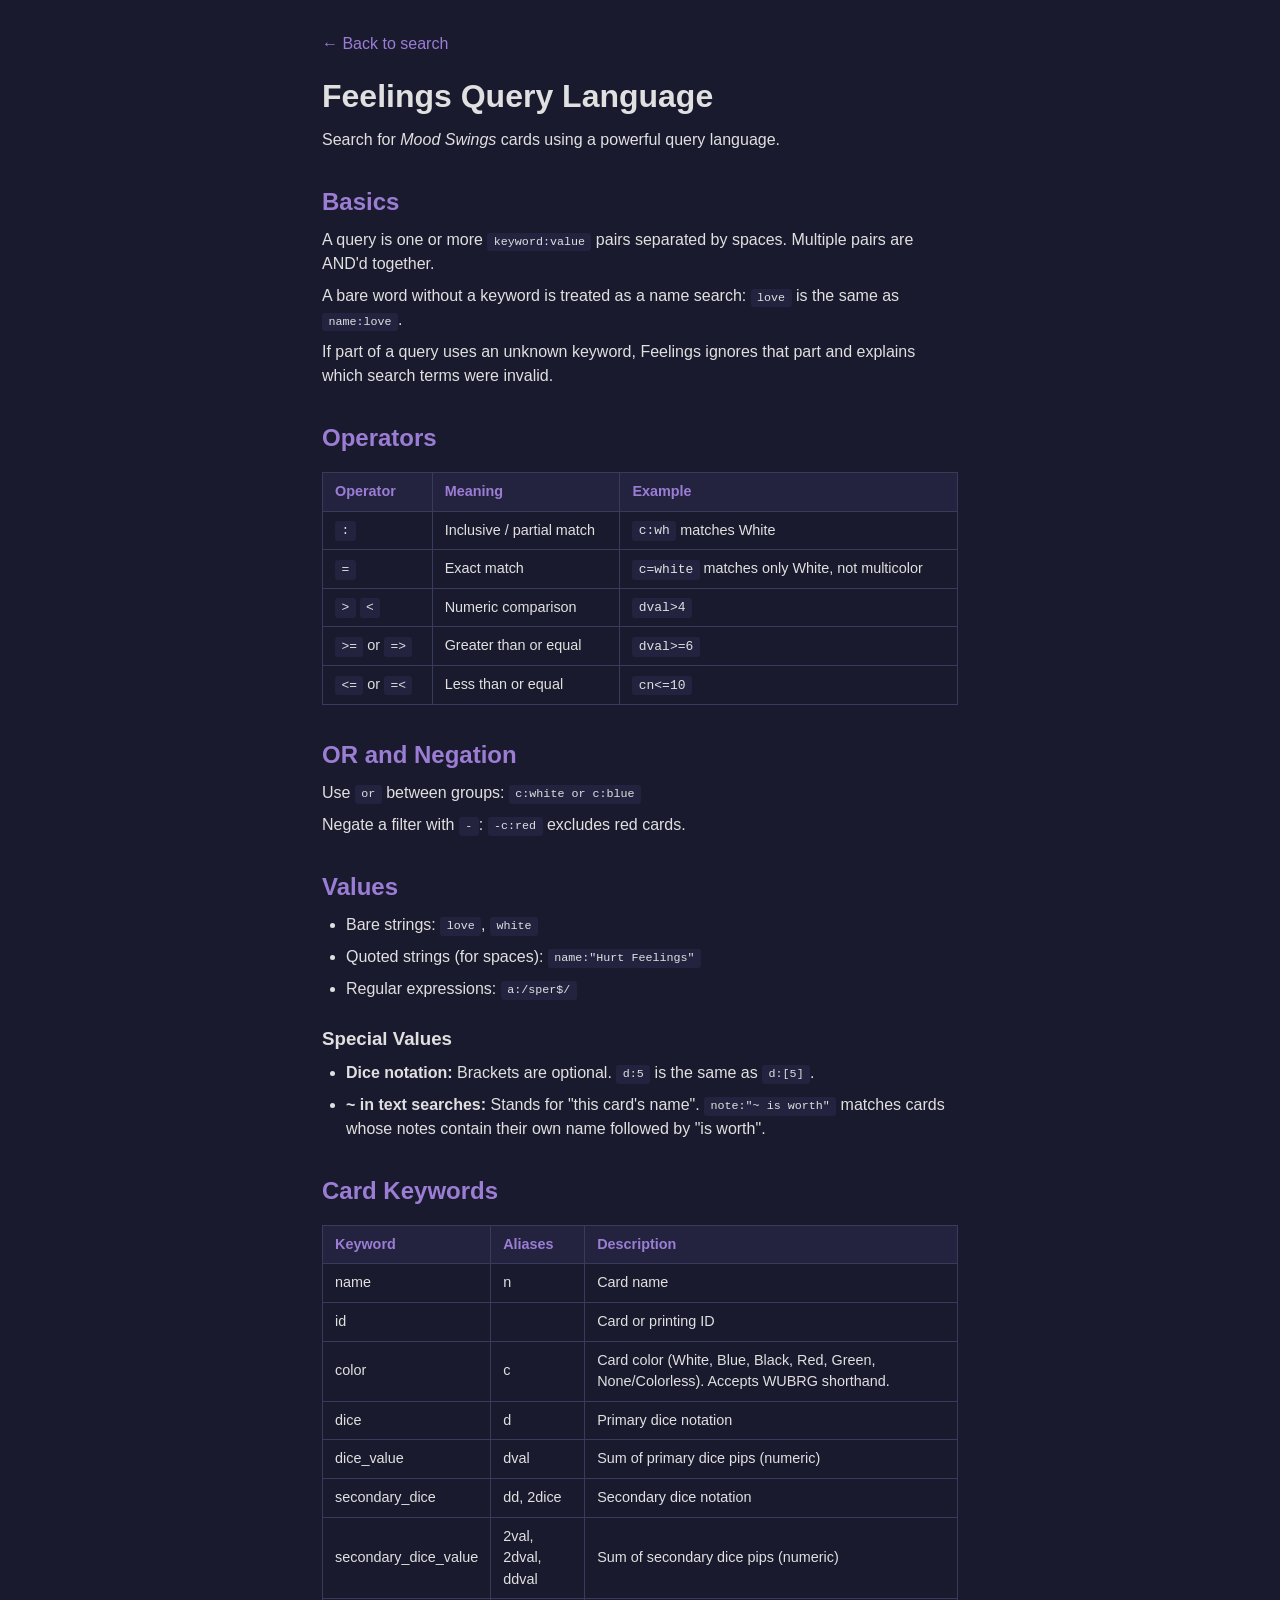
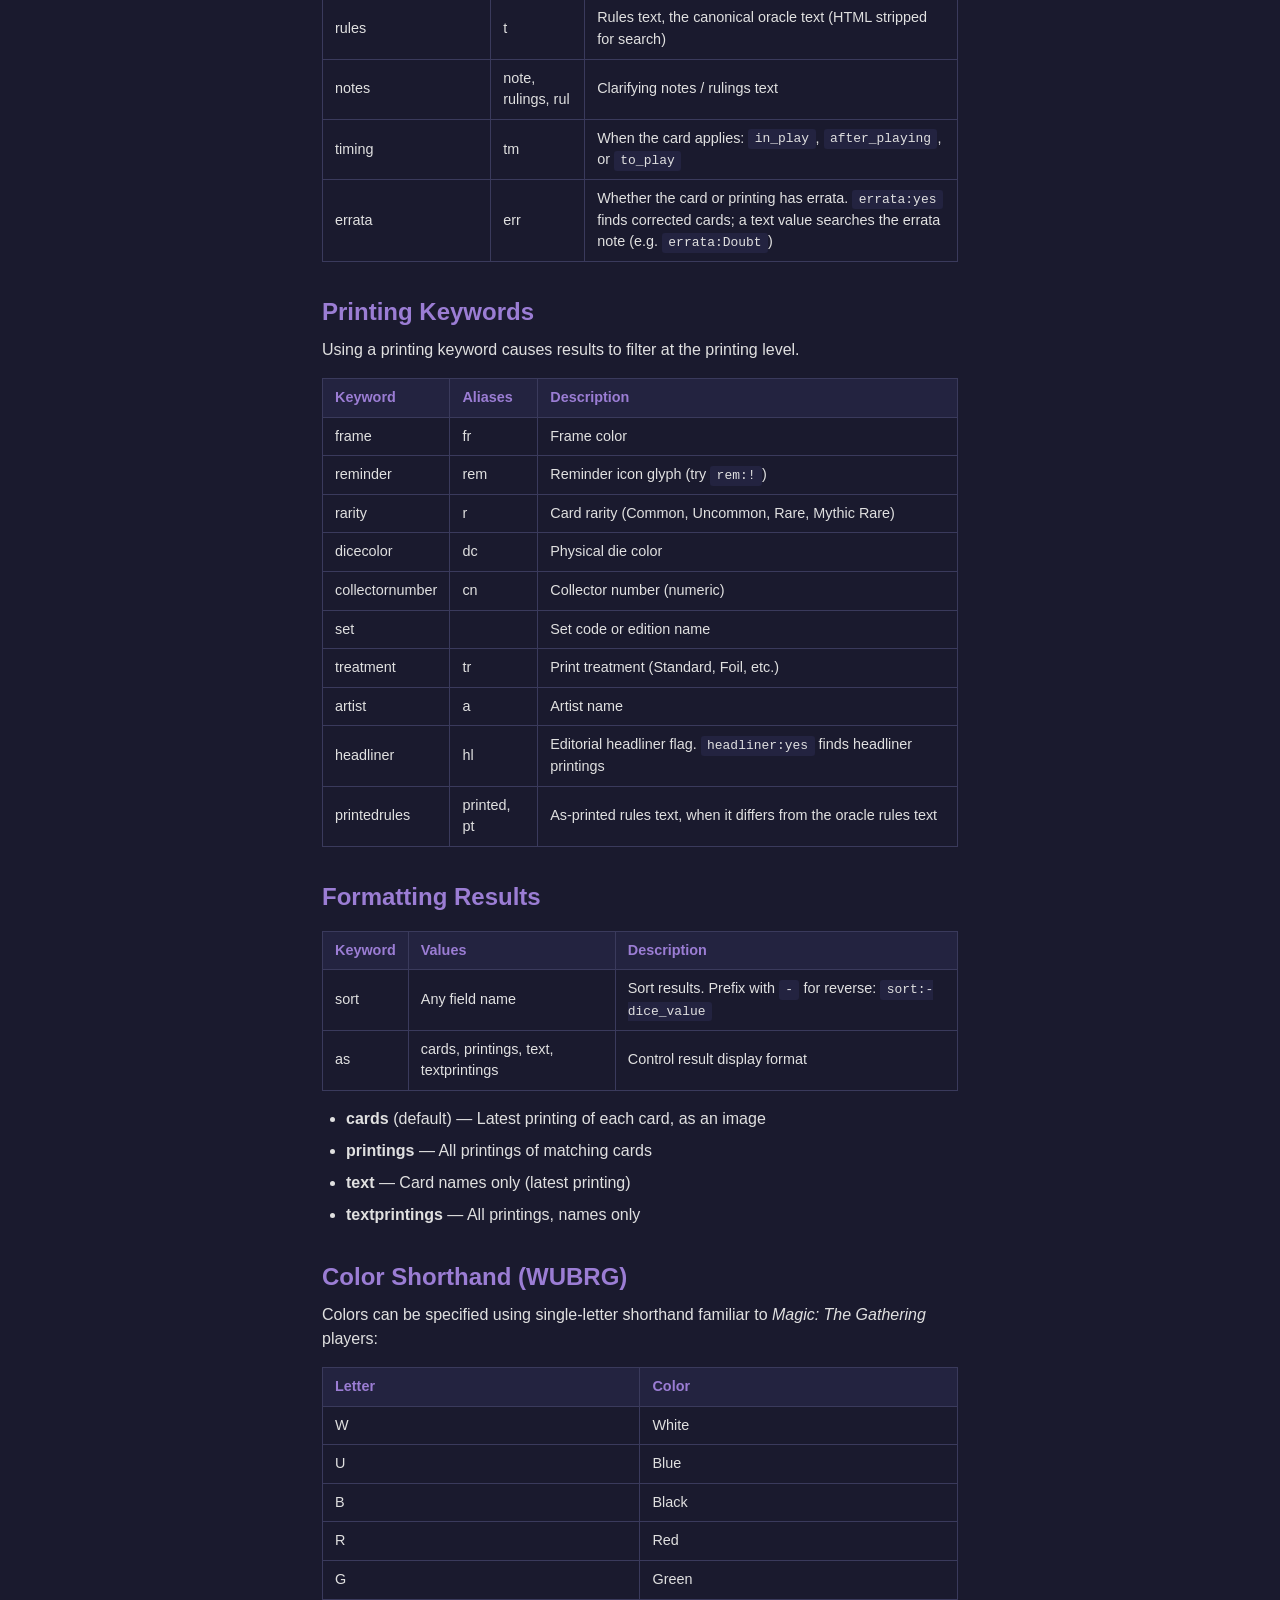
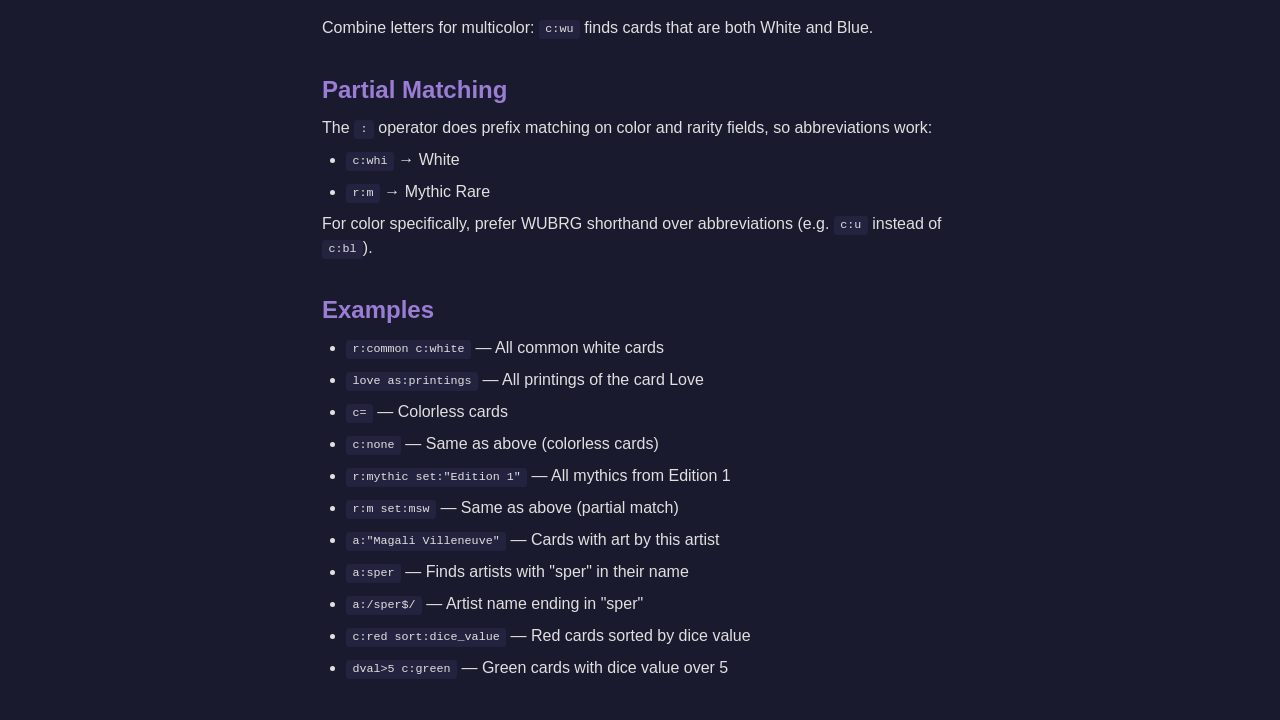
==== commit e586cdb4: "update search for schema 1.0" ====
--- a/feelings/help.html
+++ b/feelings/help.html
@@ -79,7 +79,7 @@
     <h3>Special Values</h3>
     <ul>
       <li><strong>Dice notation:</strong> Brackets are optional. <code>d:5</code> is the same as <code>d:[5]</code>.</li>
-      <li><strong>~ in text searches:</strong> Stands for "this card's name". <code>rul:"~ is worth"</code> matches cards whose ruling text contains their own name followed by "is worth".</li>
+      <li><strong>~ in text searches:</strong> Stands for "this card's name". <code>note:"~ is worth"</code> matches cards whose notes contain their own name followed by "is worth".</li>
     </ul>
 
     <h2>Card Keywords</h2>
@@ -92,8 +92,10 @@
       <tr><td>dice_value</td><td>dval</td><td>Sum of primary dice pips (numeric)</td></tr>
       <tr><td>secondary_dice</td><td>dd, 2dice</td><td>Secondary dice notation</td></tr>
       <tr><td>secondary_dice_value</td><td>2val, 2dval, ddval</td><td>Sum of secondary dice pips (numeric)</td></tr>
-      <tr><td>rules</td><td>t</td><td>Rules text (HTML stripped for search)</td></tr>
-      <tr><td>rulings</td><td>rul</td><td>Rulings text</td></tr>
+      <tr><td>rules</td><td>t</td><td>Rules text, the canonical oracle text (HTML stripped for search)</td></tr>
+      <tr><td>notes</td><td>note, rulings, rul</td><td>Clarifying notes / rulings text</td></tr>
+      <tr><td>timing</td><td>tm</td><td>When the card applies: <code>in_play</code>, <code>after_playing</code>, or <code>to_play</code></td></tr>
+      <tr><td>errata</td><td>err</td><td>Whether the card or printing has errata. <code>errata:yes</code> finds corrected cards; a text value searches the errata note (e.g. <code>errata:Doubt</code>)</td></tr>
     </table>
 
     <h2>Printing Keywords</h2>
@@ -108,6 +110,8 @@
       <tr><td>set</td><td></td><td>Set code or edition name</td></tr>
       <tr><td>treatment</td><td>tr</td><td>Print treatment (Standard, Foil, etc.)</td></tr>
       <tr><td>artist</td><td>a</td><td>Artist name</td></tr>
+      <tr><td>headliner</td><td>hl</td><td>Editorial headliner flag. <code>headliner:yes</code> finds headliner printings</td></tr>
+      <tr><td>printedrules</td><td>printed, pt</td><td>As-printed rules text, when it differs from the oracle rules text</td></tr>
     </table>
 
     <h2>Formatting Results</h2>
--- a/feelings/style.css
+++ b/feelings/style.css
@@ -485,6 +485,36 @@
   margin-right: 0.5rem;
 }
 
+.popover-details .printed-rules {
+  margin-top: 1rem;
+  padding: 0.75rem;
+  background: var(--bg);
+  border-radius: var(--radius);
+  border-left: 3px solid var(--accent);
+  font-size: 0.85rem;
+  line-height: 1.6;
+}
+
+.popover-details .printed-rules strong {
+  color: var(--text-muted);
+  margin-right: 0.35rem;
+}
+
+.popover-details .errata {
+  margin-top: 1rem;
+  padding: 0.75rem;
+  background: var(--bg);
+  border-radius: var(--radius);
+  border-left: 3px solid var(--error);
+  font-size: 0.85rem;
+  line-height: 1.6;
+}
+
+.popover-details .errata strong {
+  color: var(--error);
+  margin-right: 0.35rem;
+}
+
 /* Responsive */
 @media (max-width: 600px) {
   .logo img {
